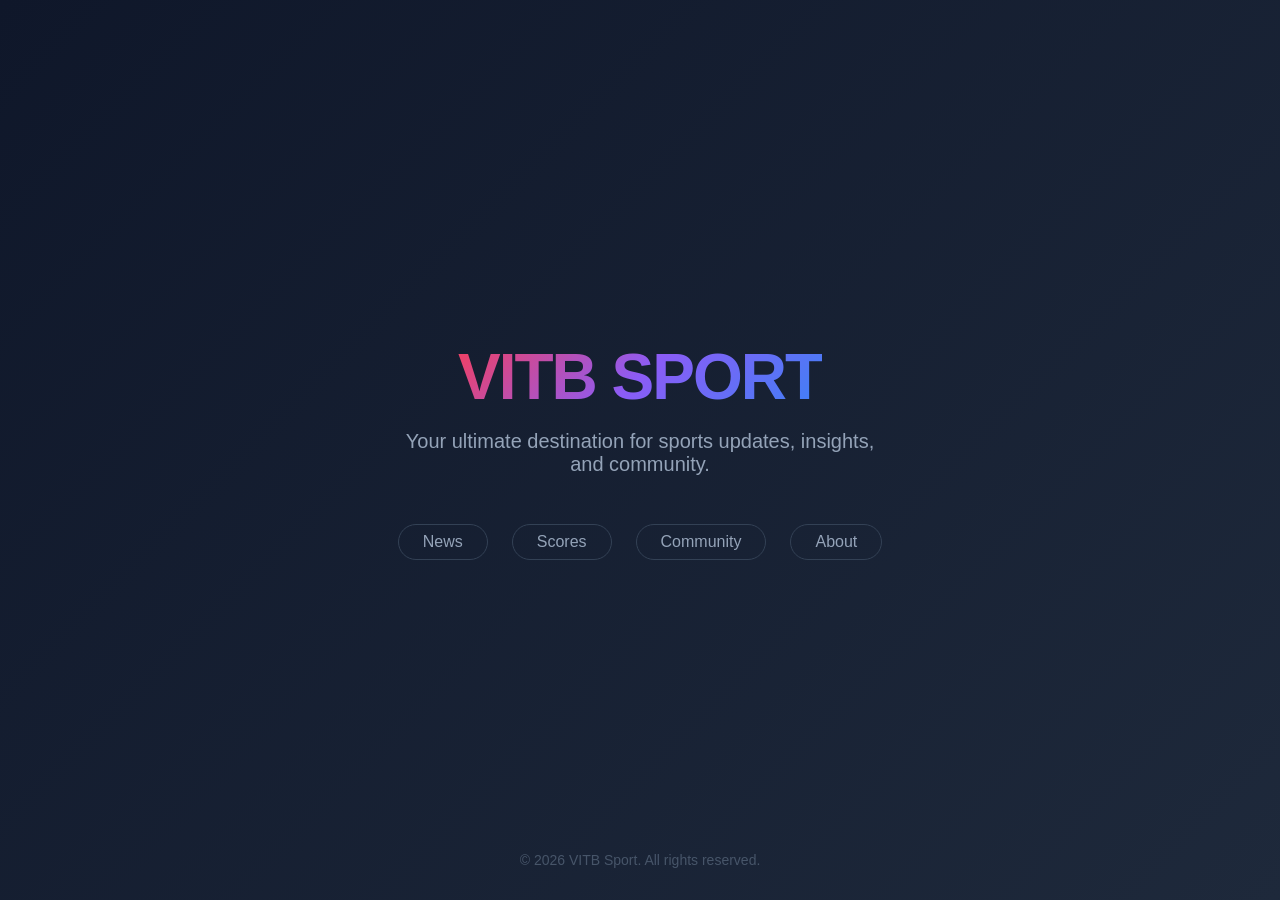
==== index.html @ 86c73f95 "Update favicon: outlined open book on slate squircle" ====
<!DOCTYPE html>
<html lang="zh-CN">
<head>
  <meta charset="UTF-8">
  <meta name="viewport" content="width=device-width, initial-scale=1.0">
  <title>VITB Sport</title>
  <link rel="icon" type="image/svg+xml" href="data:image/svg+xml,<svg xmlns='http://www.w3.org/2000/svg' viewBox='0 0 32 32'><rect width='32' height='32' rx='8' fill='%236b8099'/><path d='M7 9.5 C10 8 13 8 16 10 C19 8 22 8 25 9.5 V22.5 C22 21 19 21 16 23 C13 21 10 21 7 22.5 Z' fill='none' stroke='%23e8eef5' stroke-width='1.6' stroke-linecap='round' stroke-linejoin='round'/><line x1='16' y1='10' x2='16' y2='23' stroke='%23e8eef5' stroke-width='1.6' stroke-linecap='round'/></svg>">
  <style>
    * { margin: 0; padding: 0; box-sizing: border-box; }
    body {
      font-family: -apple-system, BlinkMacSystemFont, "Segoe UI", Roboto, sans-serif;
      background: linear-gradient(135deg, #0f172a, #1e293b);
      color: #f1f5f9;
      min-height: 100vh;
      display: flex;
      flex-direction: column;
      align-items: center;
      justify-content: center;
      text-align: center;
      padding: 2rem;
    }
    .logo {
      font-size: 4rem;
      font-weight: 900;
      letter-spacing: -2px;
      background: linear-gradient(135deg, #f43f5e, #8b5cf6, #3b82f6);
      -webkit-background-clip: text;
      -webkit-text-fill-color: transparent;
      background-clip: text;
    }
    .tagline {
      font-size: 1.25rem;
      color: #94a3b8;
      margin-top: 1rem;
      max-width: 500px;
    }
    .links {
      margin-top: 3rem;
      display: flex;
      gap: 1.5rem;
      flex-wrap: wrap;
      justify-content: center;
    }
    .links a {
      color: #94a3b8;
      text-decoration: none;
      padding: 0.5rem 1.5rem;
      border: 1px solid #334155;
      border-radius: 2rem;
      transition: all 0.3s;
    }
    .links a:hover {
      color: #f1f5f9;
      border-color: #8b5cf6;
      background: rgba(139, 92, 246, 0.1);
    }
    footer {
      position: fixed;
      bottom: 2rem;
      color: #475569;
      font-size: 0.875rem;
    }
  </style>
</head>
<body>
  <h1 class="logo">VITB SPORT</h1>
  <p class="tagline">Your ultimate destination for sports updates, insights, and community.</p>
  <nav class="links">
    <a href="#">News</a>
    <a href="#">Scores</a>
    <a href="#">Community</a>
    <a href="#">About</a>
  </nav>
  <footer>&copy; 2026 VITB Sport. All rights reserved.</footer>
</body>
</html>
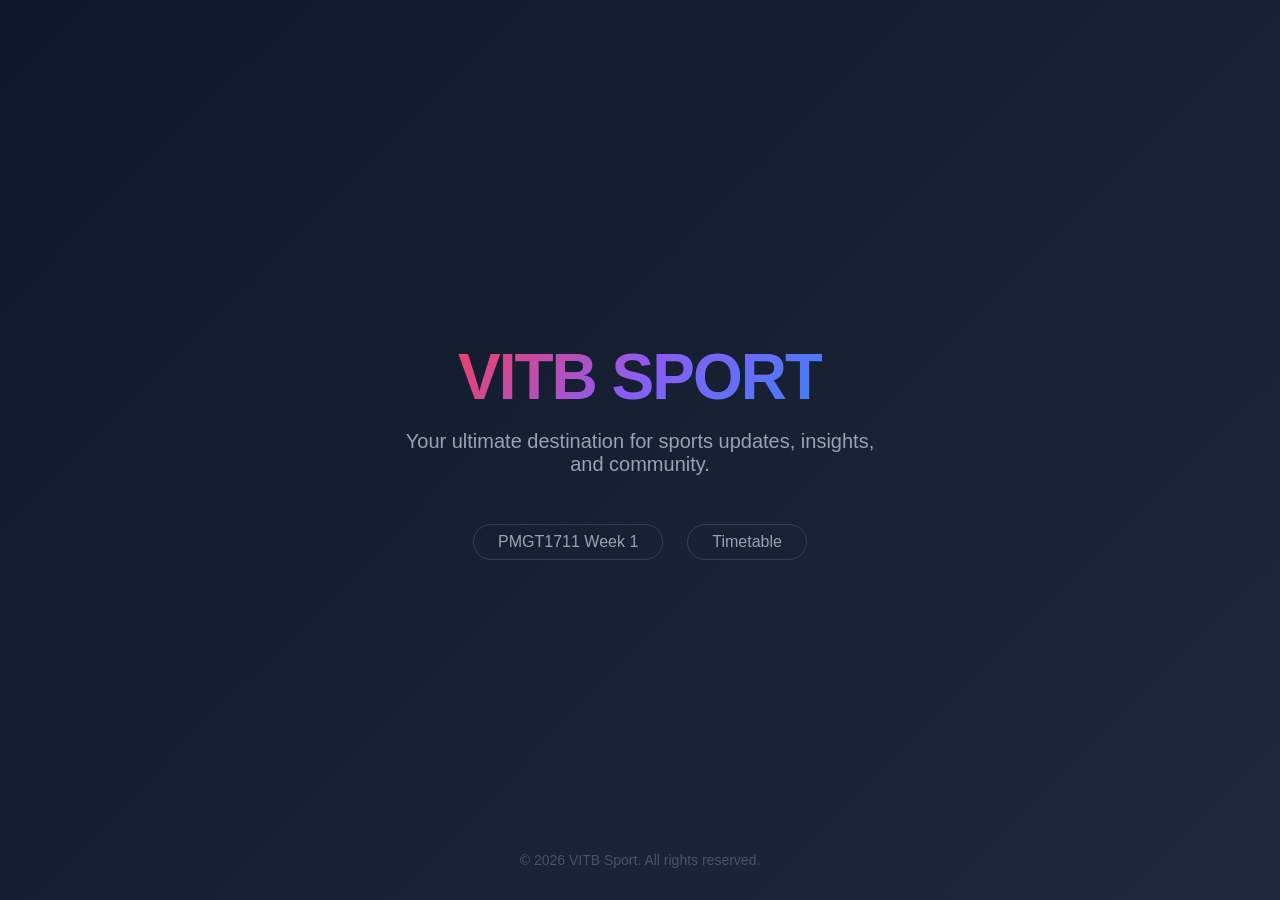
==== commit c4387715: "Add PMGT1711 Week 1 online modules page" ====
--- a/index.html
+++ b/index.html
@@ -4,7 +4,7 @@
   <meta charset="UTF-8">
   <meta name="viewport" content="width=device-width, initial-scale=1.0">
   <title>VITB Sport</title>
-  <link rel="icon" type="image/svg+xml" href="data:image/svg+xml,<svg xmlns='http://www.w3.org/2000/svg' viewBox='0 0 32 32'><rect width='32' height='32' rx='8' fill='%236b8099'/><path d='M7 9.5 C10 8 13 8 16 10 C19 8 22 8 25 9.5 V22.5 C22 21 19 21 16 23 C13 21 10 21 7 22.5 Z' fill='none' stroke='%23e8eef5' stroke-width='1.6' stroke-linecap='round' stroke-linejoin='round'/><line x1='16' y1='10' x2='16' y2='23' stroke='%23e8eef5' stroke-width='1.6' stroke-linecap='round'/></svg>">
+  <link rel="icon" type="image/svg+xml" href="data:image/svg+xml,<svg xmlns='http://www.w3.org/2000/svg' viewBox='0 0 32 32'><rect width='32' height='32' rx='8' fill='%236b8099'/><rect x='9' y='8' width='14' height='16' rx='1.5' fill='none' stroke='%23e8eef5' stroke-width='1.6'/><line x1='12.5' y1='8' x2='12.5' y2='24' stroke='%23e8eef5' stroke-width='1.6' stroke-linecap='round'/></svg>">
   <style>
     * { margin: 0; padding: 0; box-sizing: border-box; }
     body {
@@ -66,10 +66,8 @@
   <h1 class="logo">VITB SPORT</h1>
   <p class="tagline">Your ultimate destination for sports updates, insights, and community.</p>
   <nav class="links">
-    <a href="#">News</a>
-    <a href="#">Scores</a>
-    <a href="#">Community</a>
-    <a href="#">About</a>
+    <a href="pmgt1711-week1.html">PMGT1711 Week 1</a>
+    <a href="timetable.html">Timetable</a>
   </nav>
   <footer>&copy; 2026 VITB Sport. All rights reserved.</footer>
 </body>
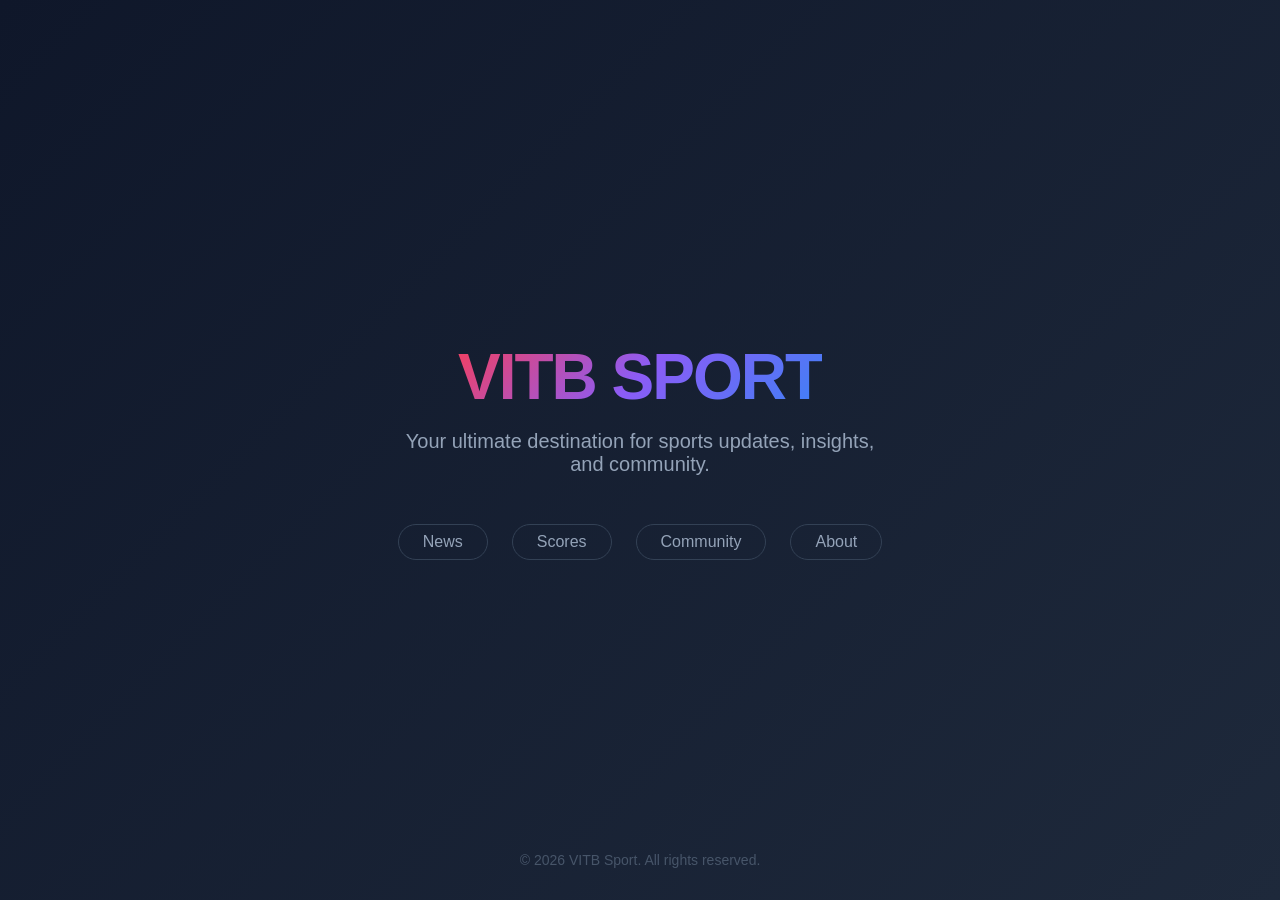
==== commit 26a67f05: "Revert "Add PMGT1711 Week 1 online modules page" This reverts commit c438771546ed8d4525239a0f2c990bd" ====
--- a/index.html
+++ b/index.html
@@ -66,8 +66,10 @@
   <h1 class="logo">VITB SPORT</h1>
   <p class="tagline">Your ultimate destination for sports updates, insights, and community.</p>
   <nav class="links">
-    <a href="pmgt1711-week1.html">PMGT1711 Week 1</a>
-    <a href="timetable.html">Timetable</a>
+    <a href="#">News</a>
+    <a href="#">Scores</a>
+    <a href="#">Community</a>
+    <a href="#">About</a>
   </nav>
   <footer>&copy; 2026 VITB Sport. All rights reserved.</footer>
 </body>
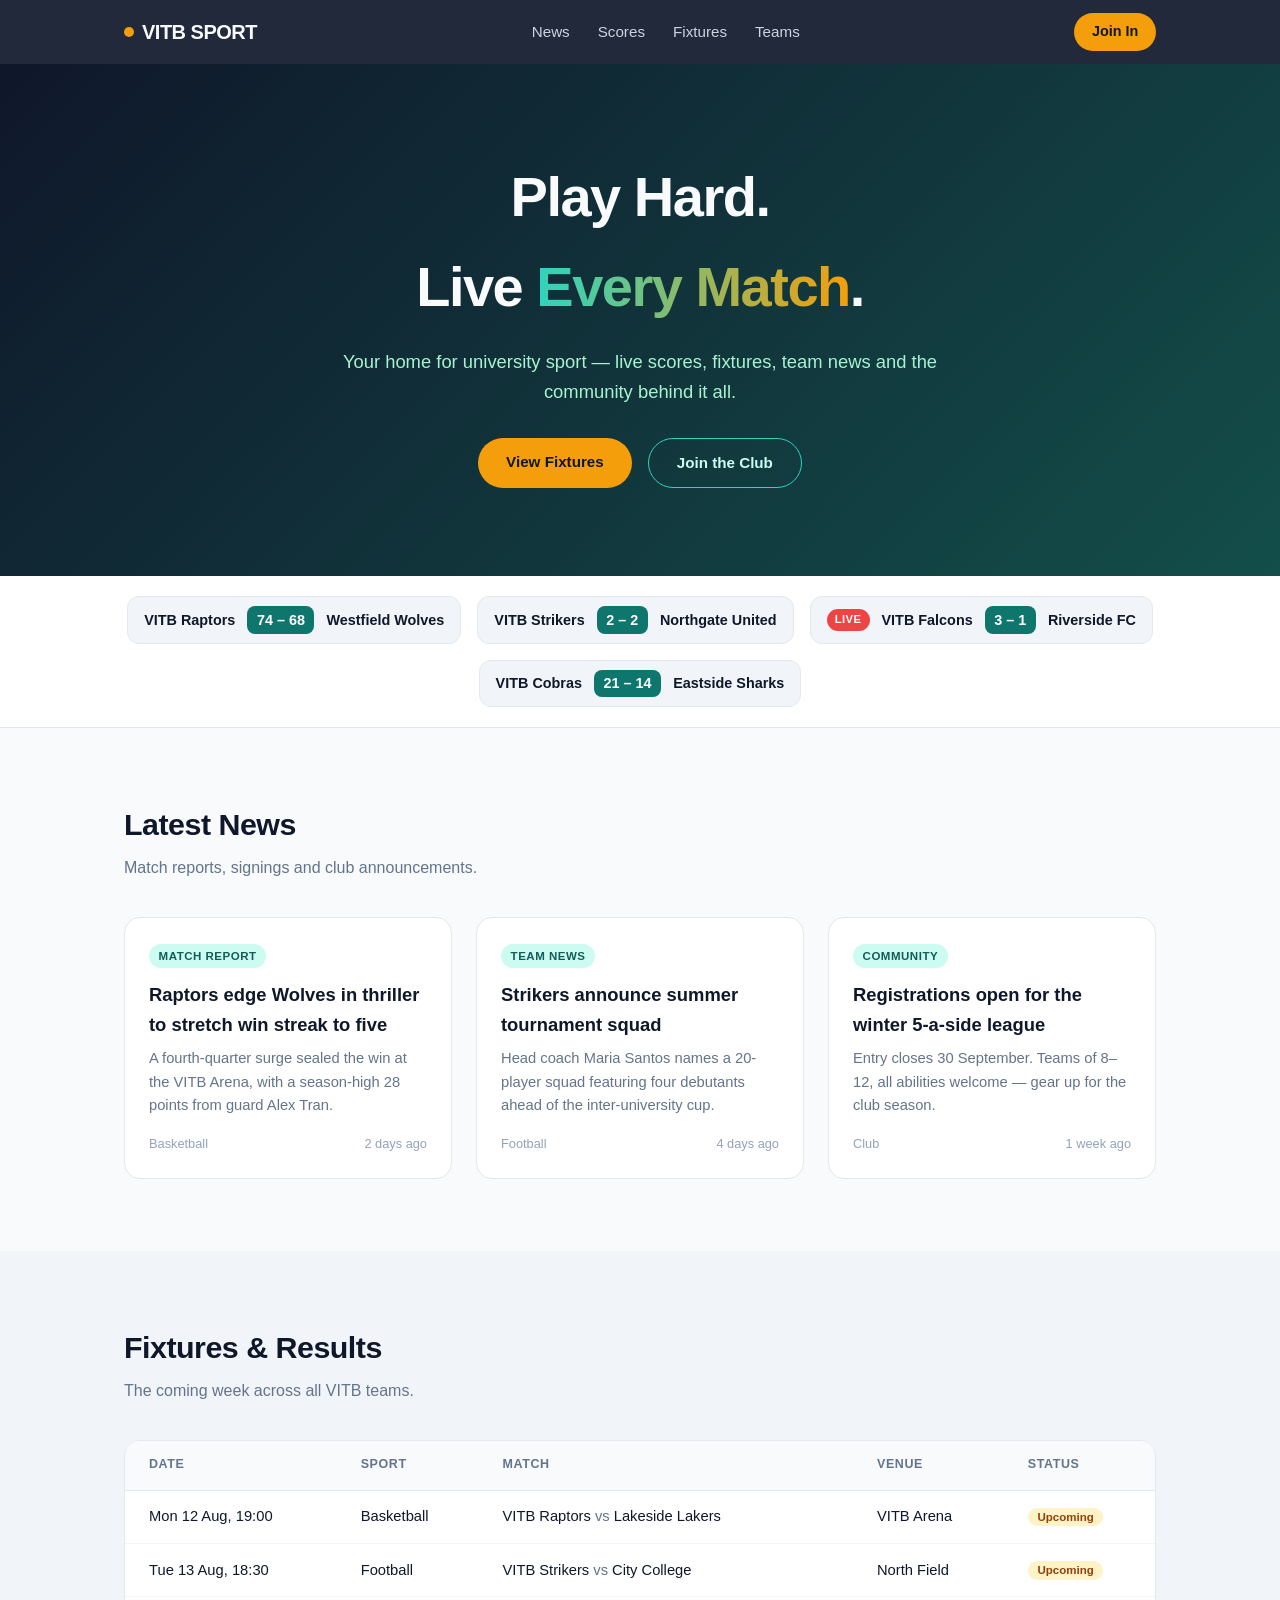
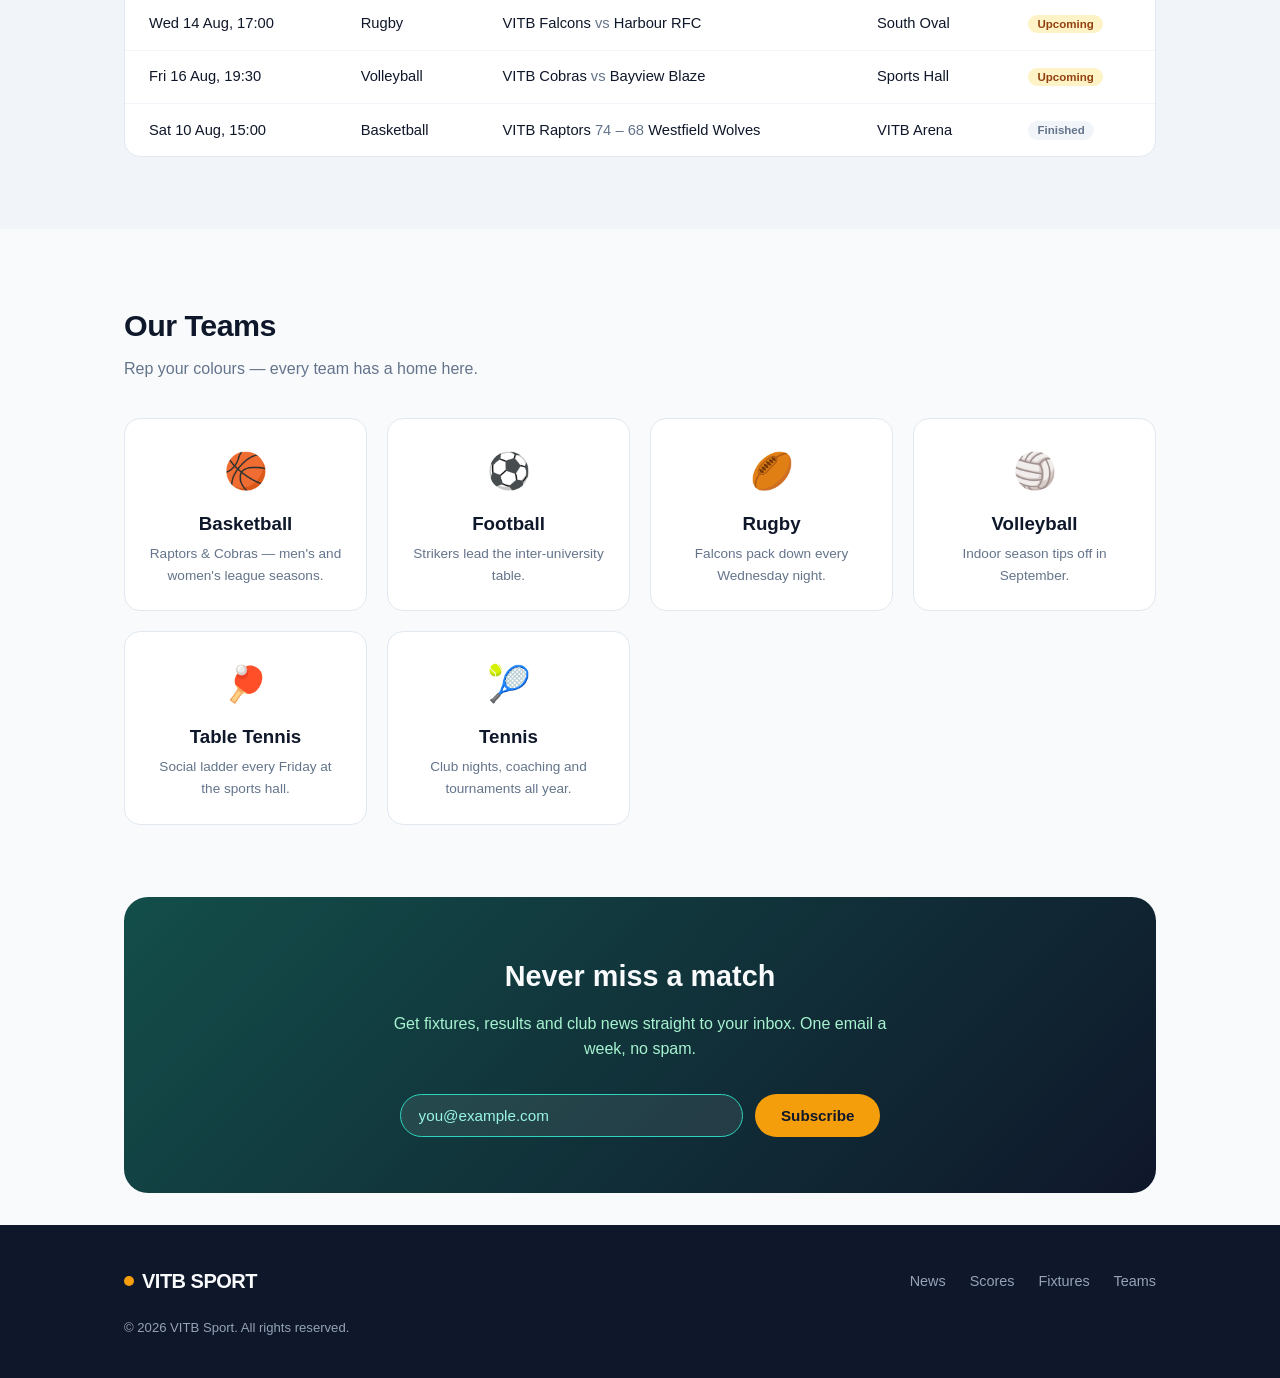
==== commit e745f629: "Rebuild VITB Sport site from scratch" ====
--- a/index.html
+++ b/index.html
@@ -1,76 +1,429 @@
 <!DOCTYPE html>
-<html lang="zh-CN">
+<html lang="en">
 <head>
   <meta charset="UTF-8">
   <meta name="viewport" content="width=device-width, initial-scale=1.0">
-  <title>VITB Sport</title>
-  <link rel="icon" type="image/svg+xml" href="data:image/svg+xml,<svg xmlns='http://www.w3.org/2000/svg' viewBox='0 0 32 32'><rect width='32' height='32' rx='8' fill='%236b8099'/><rect x='9' y='8' width='14' height='16' rx='1.5' fill='none' stroke='%23e8eef5' stroke-width='1.6'/><line x1='12.5' y1='8' x2='12.5' y2='24' stroke='%23e8eef5' stroke-width='1.6' stroke-linecap='round'/></svg>">
+  <title>VITB Sport — Live Scores, News & Community</title>
+  <meta name="description" content="VITB Sport: the home of university sports. Live scores, match news, fixtures, teams and community events.">
+  <link rel="icon" type="image/svg+xml" href="data:image/svg+xml,<svg xmlns='http://www.w3.org/2000/svg' viewBox='0 0 32 32'><rect width='32' height='32' rx='8' fill='%230f766e'/><circle cx='16' cy='16' r='8' fill='none' stroke='%23ccfbf1' stroke-width='2'/><line x1='16' y1='8' x2='16' y2='24' stroke='%23ccfbf1' stroke-width='2'/><line x1='8' y1='16' x2='24' y2='16' stroke='%23ccfbf1' stroke-width='2'/></svg>">
   <style>
+    :root {
+      --bg: #f8fafc;
+      --surface: #ffffff;
+      --ink: #0f172a;
+      --muted: #64748b;
+      --brand: #0f766e;
+      --brand-dark: #115e59;
+      --line: #e2e8f0;
+      --accent: #f59e0b;
+    }
     * { margin: 0; padding: 0; box-sizing: border-box; }
+    html { scroll-behavior: smooth; }
     body {
       font-family: -apple-system, BlinkMacSystemFont, "Segoe UI", Roboto, sans-serif;
-      background: linear-gradient(135deg, #0f172a, #1e293b);
-      color: #f1f5f9;
-      min-height: 100vh;
-      display: flex;
-      flex-direction: column;
-      align-items: center;
-      justify-content: center;
+      background: var(--bg);
+      color: var(--ink);
+      line-height: 1.6;
+    }
+    .container { max-width: 1080px; margin: 0 auto; padding: 0 1.5rem; }
+
+    /* ── nav ── */
+    header {
+      position: sticky; top: 0; z-index: 50;
+      background: rgba(15, 23, 42, 0.92);
+      backdrop-filter: blur(8px);
+      color: #f8fafc;
+    }
+    .nav {
+      display: flex; align-items: center; justify-content: space-between;
+      height: 64px;
+    }
+    .brand {
+      font-size: 1.25rem; font-weight: 800; letter-spacing: -0.5px;
+      display: flex; align-items: center; gap: 0.5rem;
+    }
+    .brand .dot {
+      width: 10px; height: 10px; border-radius: 50%;
+      background: var(--accent); display: inline-block;
+    }
+    .nav-links { display: flex; gap: 1.75rem; list-style: none; }
+    .nav-links a {
+      color: #cbd5e1; text-decoration: none; font-size: 0.95rem;
+      transition: color 0.2s;
+    }
+    .nav-links a:hover { color: #ffffff; }
+    .nav-cta {
+      background: var(--accent); color: #0f172a; font-weight: 700;
+      padding: 0.45rem 1.1rem; border-radius: 999px; text-decoration: none;
+      font-size: 0.9rem;
+    }
+    .nav-cta:hover { background: #fbbf24; }
+
+    /* ── hero ── */
+    .hero {
+      background: linear-gradient(135deg, #0f172a 0%, #134e4a 100%);
+      color: #f8fafc;
+      padding: 5.5rem 0;
       text-align: center;
-      padding: 2rem;
-    }
-    .logo {
-      font-size: 4rem;
-      font-weight: 900;
-      letter-spacing: -2px;
-      background: linear-gradient(135deg, #f43f5e, #8b5cf6, #3b82f6);
-      -webkit-background-clip: text;
+    }
+    .hero h1 {
+      font-size: clamp(2.2rem, 6vw, 3.5rem);
+      font-weight: 900; letter-spacing: -1.5px;
+      margin-bottom: 1rem;
+    }
+    .hero h1 span {
+      background: linear-gradient(90deg, #2dd4bf, #f59e0b);
+      -webkit-background-clip: text; background-clip: text;
       -webkit-text-fill-color: transparent;
-      background-clip: text;
-    }
-    .tagline {
-      font-size: 1.25rem;
-      color: #94a3b8;
-      margin-top: 1rem;
-      max-width: 500px;
-    }
-    .links {
-      margin-top: 3rem;
-      display: flex;
-      gap: 1.5rem;
-      flex-wrap: wrap;
-      justify-content: center;
-    }
-    .links a {
-      color: #94a3b8;
-      text-decoration: none;
-      padding: 0.5rem 1.5rem;
-      border: 1px solid #334155;
-      border-radius: 2rem;
-      transition: all 0.3s;
-    }
-    .links a:hover {
-      color: #f1f5f9;
-      border-color: #8b5cf6;
-      background: rgba(139, 92, 246, 0.1);
-    }
+    }
+    .hero p {
+      max-width: 640px; margin: 0 auto 2rem;
+      color: #a7f3d0; font-size: 1.15rem;
+    }
+    .hero-actions { display: flex; gap: 1rem; justify-content: center; flex-wrap: wrap; }
+    .btn {
+      display: inline-block; padding: 0.75rem 1.75rem; border-radius: 999px;
+      font-weight: 700; text-decoration: none; font-size: 0.95rem;
+      transition: transform 0.15s, box-shadow 0.15s;
+    }
+    .btn:hover { transform: translateY(-2px); }
+    .btn-primary { background: var(--accent); color: #0f172a; }
+    .btn-ghost { border: 1.5px solid #2dd4bf; color: #ccfbf1; }
+    .btn-ghost:hover { background: rgba(45, 212, 191, 0.1); }
+
+    /* ── scoreboard strip ── */
+    .scores {
+      background: var(--surface);
+      border-bottom: 1px solid var(--line);
+      padding: 1.25rem 0;
+      overflow: hidden;
+    }
+    .scores-inner {
+      display: flex; gap: 1rem; flex-wrap: wrap; justify-content: center;
+    }
+    .score-card {
+      display: flex; align-items: center; gap: 0.75rem;
+      background: #f1f5f9; border: 1px solid var(--line);
+      border-radius: 12px; padding: 0.55rem 1rem;
+      font-size: 0.9rem;
+    }
+    .score-card .team { font-weight: 700; }
+    .score-card .result {
+      background: var(--brand); color: #fff;
+      padding: 0.15rem 0.6rem; border-radius: 8px;
+      font-weight: 800; font-variant-numeric: tabular-nums;
+    }
+    .score-card .live {
+      background: #ef4444; color: #fff;
+      padding: 0.15rem 0.5rem; border-radius: 999px;
+      font-size: 0.7rem; font-weight: 800; text-transform: uppercase;
+      letter-spacing: 0.5px; animation: pulse 1.5s infinite;
+    }
+    @keyframes pulse { 50% { opacity: 0.55; } }
+
+    /* ── sections ── */
+    section { padding: 4.5rem 0; }
+    .section-head { margin-bottom: 2.25rem; }
+    .section-head h2 { font-size: 1.9rem; font-weight: 800; letter-spacing: -0.5px; }
+    .section-head .sub { color: var(--muted); margin-top: 0.4rem; }
+
+    /* news grid */
+    .news-grid {
+      display: grid; gap: 1.5rem;
+      grid-template-columns: repeat(auto-fit, minmax(300px, 1fr));
+    }
+    .news-card {
+      background: var(--surface); border: 1px solid var(--line);
+      border-radius: 16px; padding: 1.5rem;
+      transition: box-shadow 0.2s, transform 0.2s;
+    }
+    .news-card:hover { box-shadow: 0 10px 30px rgba(15, 23, 42, 0.08); transform: translateY(-3px); }
+    .news-card .tag {
+      display: inline-block; font-size: 0.72rem; font-weight: 800;
+      color: var(--brand-dark); background: #ccfbf1;
+      padding: 0.2rem 0.6rem; border-radius: 999px;
+      text-transform: uppercase; letter-spacing: 0.5px; margin-bottom: 0.75rem;
+    }
+    .news-card h3 { font-size: 1.15rem; margin-bottom: 0.5rem; }
+    .news-card p { color: var(--muted); font-size: 0.92rem; }
+    .news-card .meta {
+      margin-top: 1rem; font-size: 0.8rem; color: #94a3b8;
+      display: flex; justify-content: space-between;
+    }
+
+    /* fixtures table */
+    .fixtures {
+      background: var(--surface); border: 1px solid var(--line);
+      border-radius: 16px; overflow: hidden;
+    }
+    table { width: 100%; border-collapse: collapse; }
+    th, td { text-align: left; padding: 0.9rem 1.5rem; font-size: 0.92rem; }
+    th {
+      background: #f8fafc; color: var(--muted);
+      font-size: 0.78rem; text-transform: uppercase; letter-spacing: 0.6px;
+      border-bottom: 1px solid var(--line);
+    }
+    td { border-bottom: 1px solid #f1f5f9; }
+    tr:last-child td { border-bottom: none; }
+    td .vs { color: var(--muted); }
+    .badge {
+      font-size: 0.72rem; font-weight: 800; padding: 0.2rem 0.6rem;
+      border-radius: 999px;
+    }
+    .badge-finished { background: #f1f5f9; color: var(--muted); }
+    .badge-upcoming { background: #fef3c7; color: #92400e; }
+    .badge-live { background: #fee2e2; color: #b91c1c; }
+
+    /* teams */
+    .team-grid {
+      display: grid; gap: 1.25rem;
+      grid-template-columns: repeat(auto-fit, minmax(240px, 1fr));
+    }
+    .team-card {
+      background: var(--surface); border: 1px solid var(--line);
+      border-radius: 16px; padding: 1.5rem; text-align: center;
+    }
+    .team-card .emoji { font-size: 2.2rem; }
+    .team-card h3 { margin: 0.6rem 0 0.25rem; }
+    .team-card p { color: var(--muted); font-size: 0.85rem; }
+
+    /* newsletter / community */
+    .community {
+      background: linear-gradient(135deg, #134e4a, #0f172a);
+      color: #f8fafc; border-radius: 24px;
+      padding: 3.5rem 2rem; text-align: center;
+    }
+    .community h2 { font-size: 1.8rem; margin-bottom: 0.75rem; }
+    .community p { color: #a7f3d0; max-width: 520px; margin: 0 auto 2rem; }
+    .form {
+      display: flex; gap: 0.75rem; justify-content: center;
+      flex-wrap: wrap; max-width: 480px; margin: 0 auto;
+    }
+    .form input {
+      flex: 1; min-width: 220px; padding: 0.75rem 1.1rem;
+      border-radius: 999px; border: 1px solid #2dd4bf;
+      background: rgba(255,255,255,0.08); color: #fff; font-size: 0.95rem;
+      outline: none;
+    }
+    .form input::placeholder { color: #99f6e4; }
+    .form button {
+      padding: 0.75rem 1.6rem; border-radius: 999px;
+      background: var(--accent); color: #0f172a; font-weight: 800;
+      border: none; cursor: pointer; font-size: 0.95rem;
+    }
+
+    /* footer */
     footer {
-      position: fixed;
-      bottom: 2rem;
-      color: #475569;
-      font-size: 0.875rem;
+      background: #0f172a; color: #94a3b8;
+      padding: 2.5rem 0; margin-top: 2rem;
+    }
+    .footer-inner {
+      display: flex; justify-content: space-between; align-items: center;
+      gap: 1rem; flex-wrap: wrap;
+    }
+    footer .brand { color: #f8fafc; }
+    .footer-links { display: flex; gap: 1.5rem; list-style: none; }
+    .footer-links a { color: #94a3b8; text-decoration: none; font-size: 0.9rem; }
+    .footer-links a:hover { color: #f8fafc; }
+    .copyright { font-size: 0.82rem; margin-top: 1.25rem; }
+
+    @media (max-width: 640px) {
+      .nav-links { display: none; }
+      section { padding: 3rem 0; }
+      th, td { padding: 0.7rem 0.9rem; }
     }
   </style>
 </head>
 <body>
-  <h1 class="logo">VITB SPORT</h1>
-  <p class="tagline">Your ultimate destination for sports updates, insights, and community.</p>
-  <nav class="links">
-    <a href="#">News</a>
-    <a href="#">Scores</a>
-    <a href="#">Community</a>
-    <a href="#">About</a>
-  </nav>
-  <footer>&copy; 2026 VITB Sport. All rights reserved.</footer>
+
+<header>
+  <div class="container nav">
+    <div class="brand"><span class="dot"></span>VITB SPORT</div>
+    <ul class="nav-links">
+      <li><a href="#news">News</a></li>
+      <li><a href="#scores">Scores</a></li>
+      <li><a href="#fixtures">Fixtures</a></li>
+      <li><a href="#teams">Teams</a></li>
+    </ul>
+    <a class="nav-cta" href="#community">Join In</a>
+  </div>
+</header>
+
+<section class="hero">
+  <div class="container">
+    <h1>Play Hard.<br>Live <span>Every Match</span>.</h1>
+    <p>Your home for university sport — live scores, fixtures, team news and the community behind it all.</p>
+    <div class="hero-actions">
+      <a class="btn btn-primary" href="#fixtures">View Fixtures</a>
+      <a class="btn btn-ghost" href="#community">Join the Club</a>
+    </div>
+  </div>
+</section>
+
+<section class="scores" id="scores">
+  <div class="container scores-inner">
+    <div class="score-card">
+      <span class="team">VITB Raptors</span>
+      <span class="result">74 – 68</span>
+      <span class="team">Westfield Wolves</span>
+    </div>
+    <div class="score-card">
+      <span class="team">VITB Strikers</span>
+      <span class="result">2 – 2</span>
+      <span class="team">Northgate United</span>
+    </div>
+    <div class="score-card">
+      <span class="live">Live</span>
+      <span class="team">VITB Falcons</span>
+      <span class="result">3 – 1</span>
+      <span class="team">Riverside FC</span>
+    </div>
+    <div class="score-card">
+      <span class="team">VITB Cobras</span>
+      <span class="result">21 – 14</span>
+      <span class="team">Eastside Sharks</span>
+    </div>
+  </div>
+</section>
+
+<section id="news">
+  <div class="container">
+    <div class="section-head">
+      <h2>Latest News</h2>
+      <p class="sub">Match reports, signings and club announcements.</p>
+    </div>
+    <div class="news-grid">
+      <article class="news-card">
+        <span class="tag">Match Report</span>
+        <h3>Raptors edge Wolves in thriller to stretch win streak to five</h3>
+        <p>A fourth-quarter surge sealed the win at the VITB Arena, with a season-high 28 points from guard Alex Tran.</p>
+        <div class="meta"><span>Basketball</span><time>2 days ago</time></div>
+      </article>
+      <article class="news-card">
+        <span class="tag">Team News</span>
+        <h3>Strikers announce summer tournament squad</h3>
+        <p>Head coach Maria Santos names a 20-player squad featuring four debutants ahead of the inter-university cup.</p>
+        <div class="meta"><span>Football</span><time>4 days ago</time></div>
+      </article>
+      <article class="news-card">
+        <span class="tag">Community</span>
+        <h3>Registrations open for the winter 5-a-side league</h3>
+        <p>Entry closes 30 September. Teams of 8–12, all abilities welcome — gear up for the club season.</p>
+        <div class="meta"><span>Club</span><time>1 week ago</time></div>
+      </article>
+    </div>
+  </div>
+</section>
+
+<section id="fixtures" style="background:#f1f5f9;">
+  <div class="container">
+    <div class="section-head">
+      <h2>Fixtures &amp; Results</h2>
+      <p class="sub">The coming week across all VITB teams.</p>
+    </div>
+    <div class="fixtures">
+      <table>
+        <thead>
+          <tr><th>Date</th><th>Sport</th><th>Match</th><th>Venue</th><th>Status</th></tr>
+        </thead>
+        <tbody>
+          <tr>
+            <td>Mon 12 Aug, 19:00</td><td>Basketball</td>
+            <td>VITB Raptors <span class="vs">vs</span> Lakeside Lakers</td>
+            <td>VITB Arena</td><td><span class="badge badge-upcoming">Upcoming</span></td>
+          </tr>
+          <tr>
+            <td>Tue 13 Aug, 18:30</td><td>Football</td>
+            <td>VITB Strikers <span class="vs">vs</span> City College</td>
+            <td>North Field</td><td><span class="badge badge-upcoming">Upcoming</span></td>
+          </tr>
+          <tr>
+            <td>Wed 14 Aug, 17:00</td><td>Rugby</td>
+            <td>VITB Falcons <span class="vs">vs</span> Harbour RFC</td>
+            <td>South Oval</td><td><span class="badge badge-upcoming">Upcoming</span></td>
+          </tr>
+          <tr>
+            <td>Fri 16 Aug, 19:30</td><td>Volleyball</td>
+            <td>VITB Cobras <span class="vs">vs</span> Bayview Blaze</td>
+            <td>Sports Hall</td><td><span class="badge badge-upcoming">Upcoming</span></td>
+          </tr>
+          <tr>
+            <td>Sat 10 Aug, 15:00</td><td>Basketball</td>
+            <td>VITB Raptors <span class="vs">74 – 68</span> Westfield Wolves</td>
+            <td>VITB Arena</td><td><span class="badge badge-finished">Finished</span></td>
+          </tr>
+        </tbody>
+      </table>
+    </div>
+  </div>
+</section>
+
+<section id="teams">
+  <div class="container">
+    <div class="section-head">
+      <h2>Our Teams</h2>
+      <p class="sub">Rep your colours — every team has a home here.</p>
+    </div>
+    <div class="team-grid">
+      <div class="team-card">
+        <div class="emoji">🏀</div>
+        <h3>Basketball</h3>
+        <p>Raptors &amp; Cobras — men's and women's league seasons.</p>
+      </div>
+      <div class="team-card">
+        <div class="emoji">⚽</div>
+        <h3>Football</h3>
+        <p>Strikers lead the inter-university table.</p>
+      </div>
+      <div class="team-card">
+        <div class="emoji">🏉</div>
+        <h3>Rugby</h3>
+        <p>Falcons pack down every Wednesday night.</p>
+      </div>
+      <div class="team-card">
+        <div class="emoji">🏐</div>
+        <h3>Volleyball</h3>
+        <p>Indoor season tips off in September.</p>
+      </div>
+      <div class="team-card">
+        <div class="emoji">🏓</div>
+        <h3>Table Tennis</h3>
+        <p>Social ladder every Friday at the sports hall.</p>
+      </div>
+      <div class="team-card">
+        <div class="emoji">🎾</div>
+        <h3>Tennis</h3>
+        <p>Club nights, coaching and tournaments all year.</p>
+      </div>
+    </div>
+  </div>
+</section>
+
+<section id="community" class="container">
+  <div class="community">
+    <h2>Never miss a match</h2>
+    <p>Get fixtures, results and club news straight to your inbox. One email a week, no spam.</p>
+    <form class="form" onsubmit="event.preventDefault(); alert('Thanks! You are on the list. (Demo form)');">
+      <input type="email" placeholder="you@example.com" required>
+      <button type="submit">Subscribe</button>
+    </form>
+  </div>
+</section>
+
+<footer>
+  <div class="container">
+    <div class="footer-inner">
+      <div class="brand"><span class="dot"></span>VITB SPORT</div>
+      <ul class="footer-links">
+        <li><a href="#news">News</a></li>
+        <li><a href="#scores">Scores</a></li>
+        <li><a href="#fixtures">Fixtures</a></li>
+        <li><a href="#teams">Teams</a></li>
+      </ul>
+    </div>
+    <p class="copyright">© 2026 VITB Sport. All rights reserved.</p>
+  </div>
+</footer>
+
 </body>
 </html>
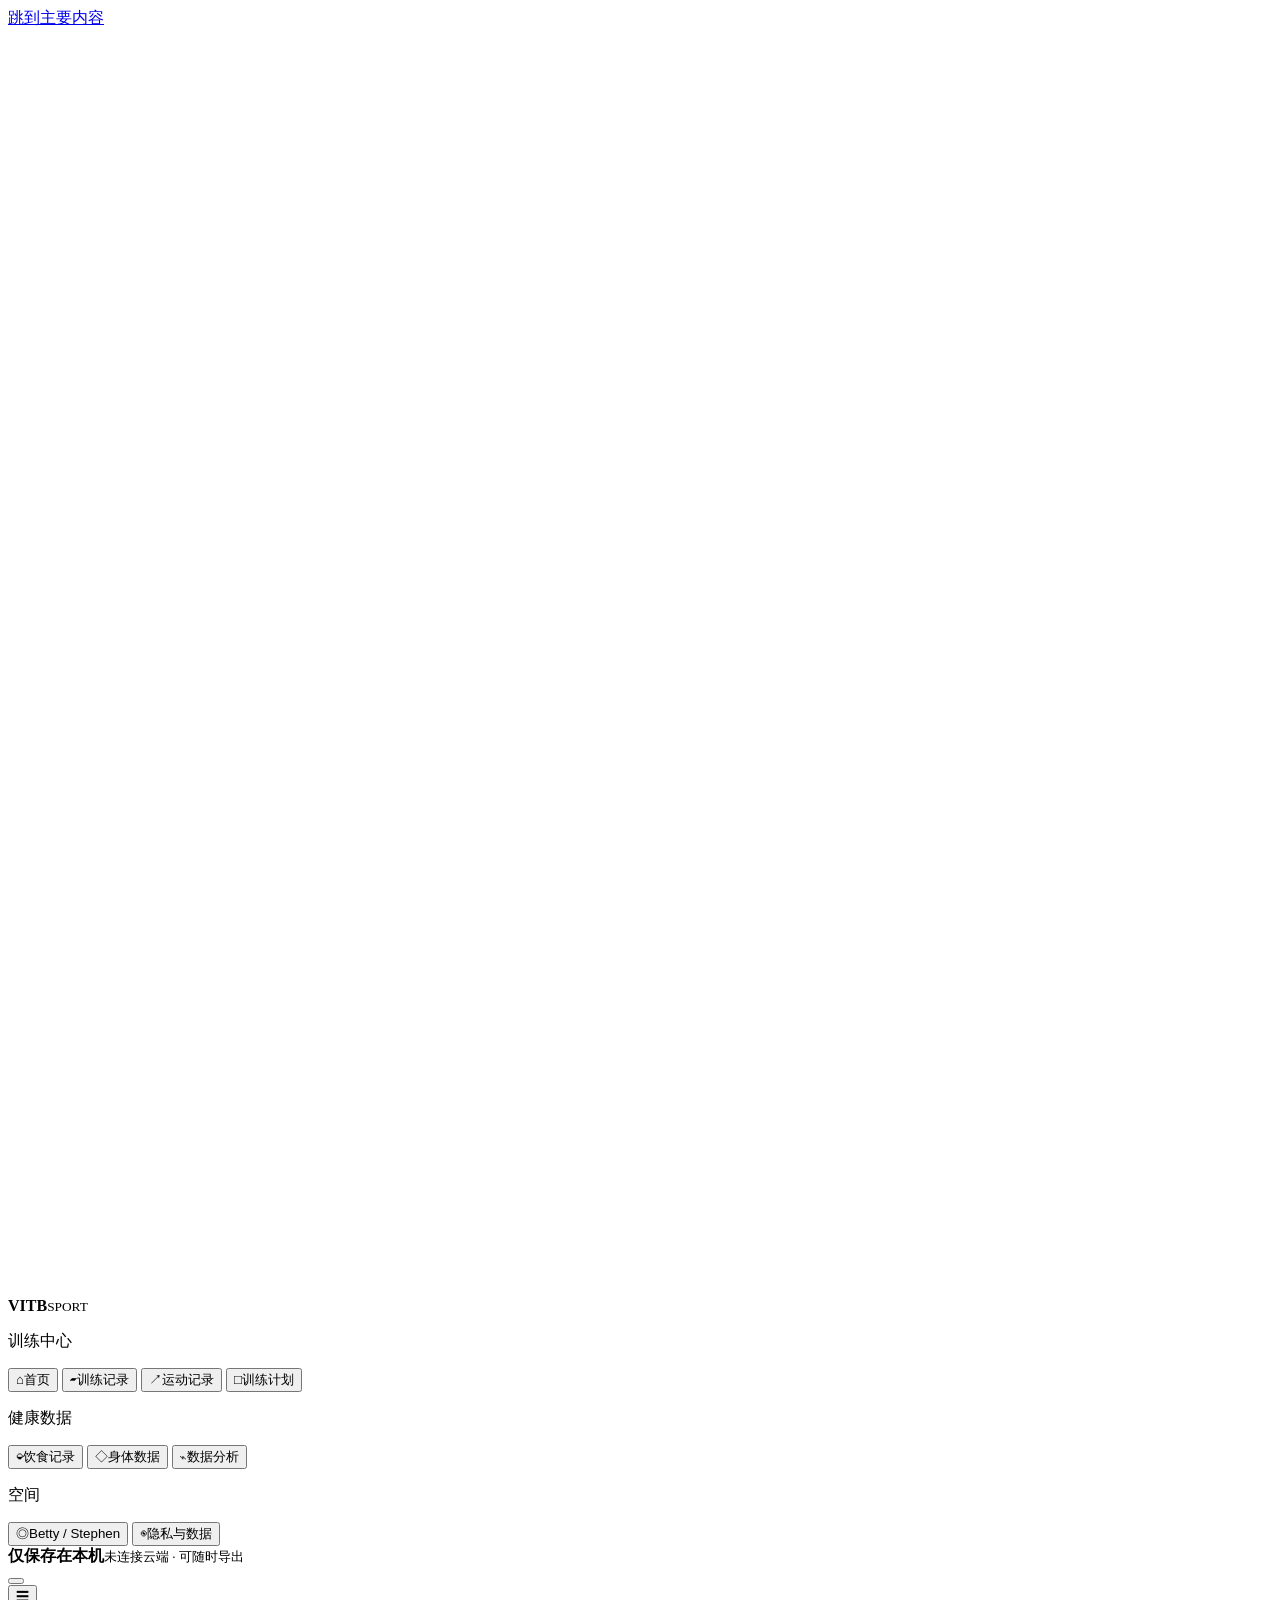
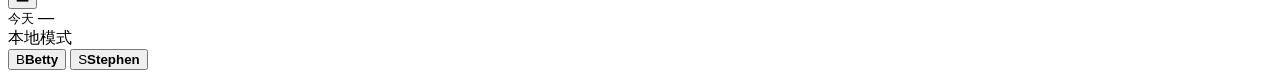
==== commit e1f73da4: "feat: add VITB Sport application shell" ====
--- a/index.html
+++ b/index.html
@@ -1,429 +1,110 @@
-<!DOCTYPE html>
-<html lang="en">
+<!doctype html>
+<html lang="zh-CN">
 <head>
-  <meta charset="UTF-8">
-  <meta name="viewport" content="width=device-width, initial-scale=1.0">
-  <title>VITB Sport — Live Scores, News & Community</title>
-  <meta name="description" content="VITB Sport: the home of university sports. Live scores, match news, fixtures, teams and community events.">
-  <link rel="icon" type="image/svg+xml" href="data:image/svg+xml,<svg xmlns='http://www.w3.org/2000/svg' viewBox='0 0 32 32'><rect width='32' height='32' rx='8' fill='%230f766e'/><circle cx='16' cy='16' r='8' fill='none' stroke='%23ccfbf1' stroke-width='2'/><line x1='16' y1='8' x2='16' y2='24' stroke='%23ccfbf1' stroke-width='2'/><line x1='8' y1='16' x2='24' y2='16' stroke='%23ccfbf1' stroke-width='2'/></svg>">
-  <style>
-    :root {
-      --bg: #f8fafc;
-      --surface: #ffffff;
-      --ink: #0f172a;
-      --muted: #64748b;
-      --brand: #0f766e;
-      --brand-dark: #115e59;
-      --line: #e2e8f0;
-      --accent: #f59e0b;
-    }
-    * { margin: 0; padding: 0; box-sizing: border-box; }
-    html { scroll-behavior: smooth; }
-    body {
-      font-family: -apple-system, BlinkMacSystemFont, "Segoe UI", Roboto, sans-serif;
-      background: var(--bg);
-      color: var(--ink);
-      line-height: 1.6;
-    }
-    .container { max-width: 1080px; margin: 0 auto; padding: 0 1.5rem; }
-
-    /* ── nav ── */
-    header {
-      position: sticky; top: 0; z-index: 50;
-      background: rgba(15, 23, 42, 0.92);
-      backdrop-filter: blur(8px);
-      color: #f8fafc;
-    }
-    .nav {
-      display: flex; align-items: center; justify-content: space-between;
-      height: 64px;
-    }
-    .brand {
-      font-size: 1.25rem; font-weight: 800; letter-spacing: -0.5px;
-      display: flex; align-items: center; gap: 0.5rem;
-    }
-    .brand .dot {
-      width: 10px; height: 10px; border-radius: 50%;
-      background: var(--accent); display: inline-block;
-    }
-    .nav-links { display: flex; gap: 1.75rem; list-style: none; }
-    .nav-links a {
-      color: #cbd5e1; text-decoration: none; font-size: 0.95rem;
-      transition: color 0.2s;
-    }
-    .nav-links a:hover { color: #ffffff; }
-    .nav-cta {
-      background: var(--accent); color: #0f172a; font-weight: 700;
-      padding: 0.45rem 1.1rem; border-radius: 999px; text-decoration: none;
-      font-size: 0.9rem;
-    }
-    .nav-cta:hover { background: #fbbf24; }
-
-    /* ── hero ── */
-    .hero {
-      background: linear-gradient(135deg, #0f172a 0%, #134e4a 100%);
-      color: #f8fafc;
-      padding: 5.5rem 0;
-      text-align: center;
-    }
-    .hero h1 {
-      font-size: clamp(2.2rem, 6vw, 3.5rem);
-      font-weight: 900; letter-spacing: -1.5px;
-      margin-bottom: 1rem;
-    }
-    .hero h1 span {
-      background: linear-gradient(90deg, #2dd4bf, #f59e0b);
-      -webkit-background-clip: text; background-clip: text;
-      -webkit-text-fill-color: transparent;
-    }
-    .hero p {
-      max-width: 640px; margin: 0 auto 2rem;
-      color: #a7f3d0; font-size: 1.15rem;
-    }
-    .hero-actions { display: flex; gap: 1rem; justify-content: center; flex-wrap: wrap; }
-    .btn {
-      display: inline-block; padding: 0.75rem 1.75rem; border-radius: 999px;
-      font-weight: 700; text-decoration: none; font-size: 0.95rem;
-      transition: transform 0.15s, box-shadow 0.15s;
-    }
-    .btn:hover { transform: translateY(-2px); }
-    .btn-primary { background: var(--accent); color: #0f172a; }
-    .btn-ghost { border: 1.5px solid #2dd4bf; color: #ccfbf1; }
-    .btn-ghost:hover { background: rgba(45, 212, 191, 0.1); }
-
-    /* ── scoreboard strip ── */
-    .scores {
-      background: var(--surface);
-      border-bottom: 1px solid var(--line);
-      padding: 1.25rem 0;
-      overflow: hidden;
-    }
-    .scores-inner {
-      display: flex; gap: 1rem; flex-wrap: wrap; justify-content: center;
-    }
-    .score-card {
-      display: flex; align-items: center; gap: 0.75rem;
-      background: #f1f5f9; border: 1px solid var(--line);
-      border-radius: 12px; padding: 0.55rem 1rem;
-      font-size: 0.9rem;
-    }
-    .score-card .team { font-weight: 700; }
-    .score-card .result {
-      background: var(--brand); color: #fff;
-      padding: 0.15rem 0.6rem; border-radius: 8px;
-      font-weight: 800; font-variant-numeric: tabular-nums;
-    }
-    .score-card .live {
-      background: #ef4444; color: #fff;
-      padding: 0.15rem 0.5rem; border-radius: 999px;
-      font-size: 0.7rem; font-weight: 800; text-transform: uppercase;
-      letter-spacing: 0.5px; animation: pulse 1.5s infinite;
-    }
-    @keyframes pulse { 50% { opacity: 0.55; } }
-
-    /* ── sections ── */
-    section { padding: 4.5rem 0; }
-    .section-head { margin-bottom: 2.25rem; }
-    .section-head h2 { font-size: 1.9rem; font-weight: 800; letter-spacing: -0.5px; }
-    .section-head .sub { color: var(--muted); margin-top: 0.4rem; }
-
-    /* news grid */
-    .news-grid {
-      display: grid; gap: 1.5rem;
-      grid-template-columns: repeat(auto-fit, minmax(300px, 1fr));
-    }
-    .news-card {
-      background: var(--surface); border: 1px solid var(--line);
-      border-radius: 16px; padding: 1.5rem;
-      transition: box-shadow 0.2s, transform 0.2s;
-    }
-    .news-card:hover { box-shadow: 0 10px 30px rgba(15, 23, 42, 0.08); transform: translateY(-3px); }
-    .news-card .tag {
-      display: inline-block; font-size: 0.72rem; font-weight: 800;
-      color: var(--brand-dark); background: #ccfbf1;
-      padding: 0.2rem 0.6rem; border-radius: 999px;
-      text-transform: uppercase; letter-spacing: 0.5px; margin-bottom: 0.75rem;
-    }
-    .news-card h3 { font-size: 1.15rem; margin-bottom: 0.5rem; }
-    .news-card p { color: var(--muted); font-size: 0.92rem; }
-    .news-card .meta {
-      margin-top: 1rem; font-size: 0.8rem; color: #94a3b8;
-      display: flex; justify-content: space-between;
-    }
-
-    /* fixtures table */
-    .fixtures {
-      background: var(--surface); border: 1px solid var(--line);
-      border-radius: 16px; overflow: hidden;
-    }
-    table { width: 100%; border-collapse: collapse; }
-    th, td { text-align: left; padding: 0.9rem 1.5rem; font-size: 0.92rem; }
-    th {
-      background: #f8fafc; color: var(--muted);
-      font-size: 0.78rem; text-transform: uppercase; letter-spacing: 0.6px;
-      border-bottom: 1px solid var(--line);
-    }
-    td { border-bottom: 1px solid #f1f5f9; }
-    tr:last-child td { border-bottom: none; }
-    td .vs { color: var(--muted); }
-    .badge {
-      font-size: 0.72rem; font-weight: 800; padding: 0.2rem 0.6rem;
-      border-radius: 999px;
-    }
-    .badge-finished { background: #f1f5f9; color: var(--muted); }
-    .badge-upcoming { background: #fef3c7; color: #92400e; }
-    .badge-live { background: #fee2e2; color: #b91c1c; }
-
-    /* teams */
-    .team-grid {
-      display: grid; gap: 1.25rem;
-      grid-template-columns: repeat(auto-fit, minmax(240px, 1fr));
-    }
-    .team-card {
-      background: var(--surface); border: 1px solid var(--line);
-      border-radius: 16px; padding: 1.5rem; text-align: center;
-    }
-    .team-card .emoji { font-size: 2.2rem; }
-    .team-card h3 { margin: 0.6rem 0 0.25rem; }
-    .team-card p { color: var(--muted); font-size: 0.85rem; }
-
-    /* newsletter / community */
-    .community {
-      background: linear-gradient(135deg, #134e4a, #0f172a);
-      color: #f8fafc; border-radius: 24px;
-      padding: 3.5rem 2rem; text-align: center;
-    }
-    .community h2 { font-size: 1.8rem; margin-bottom: 0.75rem; }
-    .community p { color: #a7f3d0; max-width: 520px; margin: 0 auto 2rem; }
-    .form {
-      display: flex; gap: 0.75rem; justify-content: center;
-      flex-wrap: wrap; max-width: 480px; margin: 0 auto;
-    }
-    .form input {
-      flex: 1; min-width: 220px; padding: 0.75rem 1.1rem;
-      border-radius: 999px; border: 1px solid #2dd4bf;
-      background: rgba(255,255,255,0.08); color: #fff; font-size: 0.95rem;
-      outline: none;
-    }
-    .form input::placeholder { color: #99f6e4; }
-    .form button {
-      padding: 0.75rem 1.6rem; border-radius: 999px;
-      background: var(--accent); color: #0f172a; font-weight: 800;
-      border: none; cursor: pointer; font-size: 0.95rem;
-    }
-
-    /* footer */
-    footer {
-      background: #0f172a; color: #94a3b8;
-      padding: 2.5rem 0; margin-top: 2rem;
-    }
-    .footer-inner {
-      display: flex; justify-content: space-between; align-items: center;
-      gap: 1rem; flex-wrap: wrap;
-    }
-    footer .brand { color: #f8fafc; }
-    .footer-links { display: flex; gap: 1.5rem; list-style: none; }
-    .footer-links a { color: #94a3b8; text-decoration: none; font-size: 0.9rem; }
-    .footer-links a:hover { color: #f8fafc; }
-    .copyright { font-size: 0.82rem; margin-top: 1.25rem; }
-
-    @media (max-width: 640px) {
-      .nav-links { display: none; }
-      section { padding: 3rem 0; }
-      th, td { padding: 0.7rem 0.9rem; }
-    }
-  </style>
+  <meta charset="utf-8">
+  <meta name="viewport" content="width=device-width, initial-scale=1, viewport-fit=cover">
+  <meta name="theme-color" content="#101714">
+  <meta name="description" content="VITB Sport — 简洁、私密的训练、运动、饮食与身体数据记录工具。">
+  <title>VITB Sport · 训练与运动记录</title>
+  <link rel="icon" type="image/svg+xml" href="data:image/svg+xml,%3Csvg xmlns='http://www.w3.org/2000/svg' viewBox='0 0 64 64'%3E%3Crect width='64' height='64' rx='18' fill='%23101714'/%3E%3Cpath d='M18 38V26m7 17V21m14 22V21m7 17V26M13 32h38' stroke='%23b7f36b' stroke-width='5' stroke-linecap='round'/%3E%3C/svg%3E">
+  <link rel="stylesheet" href="styles.css">
+  <script src="app.js" defer></script>
 </head>
 <body>
+  <a class="skip-link" href="#main-content">跳到主要内容</a>
 
-<header>
-  <div class="container nav">
-    <div class="brand"><span class="dot"></span>VITB SPORT</div>
-    <ul class="nav-links">
-      <li><a href="#news">News</a></li>
-      <li><a href="#scores">Scores</a></li>
-      <li><a href="#fixtures">Fixtures</a></li>
-      <li><a href="#teams">Teams</a></li>
-    </ul>
-    <a class="nav-cta" href="#community">Join In</a>
-  </div>
-</header>
+  <div class="app-shell">
+    <aside class="sidebar" id="sidebar" aria-label="主要导航">
+      <div class="brand">
+        <span class="brand-mark" aria-hidden="true">
+          <svg viewBox="0 0 32 32"><path d="M7 19v-6m4 9V10m10 12V10m4 9v-6M4 16h24"/></svg>
+        </span>
+        <span><strong>VITB</strong><small>SPORT</small></span>
+      </div>
 
-<section class="hero">
-  <div class="container">
-    <h1>Play Hard.<br>Live <span>Every Match</span>.</h1>
-    <p>Your home for university sport — live scores, fixtures, team news and the community behind it all.</p>
-    <div class="hero-actions">
-      <a class="btn btn-primary" href="#fixtures">View Fixtures</a>
-      <a class="btn btn-ghost" href="#community">Join the Club</a>
+      <nav class="primary-nav">
+        <p class="nav-label">训练中心</p>
+        <button class="nav-item is-active" type="button" data-view="dashboard">
+          <span aria-hidden="true">⌂</span><span>首页</span>
+        </button>
+        <button class="nav-item" type="button" data-view="training">
+          <span aria-hidden="true">▰</span><span>训练记录</span>
+        </button>
+        <button class="nav-item" type="button" data-view="activities">
+          <span aria-hidden="true">↗</span><span>运动记录</span>
+        </button>
+        <button class="nav-item" type="button" data-view="plans">
+          <span aria-hidden="true">□</span><span>训练计划</span>
+        </button>
+
+        <p class="nav-label">健康数据</p>
+        <button class="nav-item" type="button" data-view="nutrition">
+          <span aria-hidden="true">◒</span><span>饮食记录</span>
+        </button>
+        <button class="nav-item" type="button" data-view="body">
+          <span aria-hidden="true">◇</span><span>身体数据</span>
+        </button>
+        <button class="nav-item" type="button" data-view="analytics">
+          <span aria-hidden="true">⌁</span><span>数据分析</span>
+        </button>
+
+        <p class="nav-label">空间</p>
+        <button class="nav-item" type="button" data-view="members">
+          <span aria-hidden="true">◎</span><span>Betty / Stephen</span>
+        </button>
+        <button class="nav-item" type="button" data-view="privacy">
+          <span aria-hidden="true">◉</span><span>隐私与数据</span>
+        </button>
+      </nav>
+
+      <div class="sidebar-foot">
+        <div class="storage-card">
+          <span class="status-dot" aria-hidden="true"></span>
+          <div><strong>仅保存在本机</strong><small>未连接云端 · 可随时导出</small></div>
+        </div>
+      </div>
+    </aside>
+
+    <button class="sidebar-scrim" id="sidebar-scrim" type="button" aria-label="关闭导航"></button>
+
+    <div class="workspace">
+      <header class="topbar">
+        <button class="icon-button mobile-menu" id="mobile-menu" type="button" aria-label="打开导航" aria-controls="sidebar" aria-expanded="false">☰</button>
+        <div class="today-label">
+          <small id="today-weekday">今天</small>
+          <strong id="today-date">—</strong>
+        </div>
+        <div class="topbar-actions">
+          <span class="local-badge"><span class="status-dot"></span>本地模式</span>
+          <div class="profile-switch" aria-label="切换个人界面">
+            <button class="profile-option" type="button" data-action="select-member" data-id="betty"><span>B</span><strong>Betty</strong></button>
+            <button class="profile-option" type="button" data-action="select-member" data-id="stephen"><span>S</span><strong>Stephen</strong></button>
+          </div>
+        </div>
+      </header>
+
+      <main id="main-content" tabindex="-1">
+        <div id="view-root" aria-live="polite"></div>
+      </main>
     </div>
   </div>
-</section>
 
-<section class="scores" id="scores">
-  <div class="container scores-inner">
-    <div class="score-card">
-      <span class="team">VITB Raptors</span>
-      <span class="result">74 – 68</span>
-      <span class="team">Westfield Wolves</span>
-    </div>
-    <div class="score-card">
-      <span class="team">VITB Strikers</span>
-      <span class="result">2 – 2</span>
-      <span class="team">Northgate United</span>
-    </div>
-    <div class="score-card">
-      <span class="live">Live</span>
-      <span class="team">VITB Falcons</span>
-      <span class="result">3 – 1</span>
-      <span class="team">Riverside FC</span>
-    </div>
-    <div class="score-card">
-      <span class="team">VITB Cobras</span>
-      <span class="result">21 – 14</span>
-      <span class="team">Eastside Sharks</span>
-    </div>
-  </div>
-</section>
+  <div class="toast-region" id="toast-region" aria-live="polite" aria-atomic="true"></div>
 
-<section id="news">
-  <div class="container">
-    <div class="section-head">
-      <h2>Latest News</h2>
-      <p class="sub">Match reports, signings and club announcements.</p>
-    </div>
-    <div class="news-grid">
-      <article class="news-card">
-        <span class="tag">Match Report</span>
-        <h3>Raptors edge Wolves in thriller to stretch win streak to five</h3>
-        <p>A fourth-quarter surge sealed the win at the VITB Arena, with a season-high 28 points from guard Alex Tran.</p>
-        <div class="meta"><span>Basketball</span><time>2 days ago</time></div>
-      </article>
-      <article class="news-card">
-        <span class="tag">Team News</span>
-        <h3>Strikers announce summer tournament squad</h3>
-        <p>Head coach Maria Santos names a 20-player squad featuring four debutants ahead of the inter-university cup.</p>
-        <div class="meta"><span>Football</span><time>4 days ago</time></div>
-      </article>
-      <article class="news-card">
-        <span class="tag">Community</span>
-        <h3>Registrations open for the winter 5-a-side league</h3>
-        <p>Entry closes 30 September. Teams of 8–12, all abilities welcome — gear up for the club season.</p>
-        <div class="meta"><span>Club</span><time>1 week ago</time></div>
-      </article>
-    </div>
-  </div>
-</section>
+  <dialog class="confirm-dialog" id="confirm-dialog">
+    <form id="confirm-form">
+      <span class="dialog-icon" aria-hidden="true">!</span>
+      <h2 id="confirm-title">确认操作</h2>
+      <p id="confirm-message"></p>
+      <div class="dialog-actions">
+        <button class="button button-quiet" id="confirm-cancel" type="button">取消</button>
+        <button class="button button-danger" id="confirm-ok" type="button">确认</button>
+      </div>
+    </form>
+  </dialog>
 
-<section id="fixtures" style="background:#f1f5f9;">
-  <div class="container">
-    <div class="section-head">
-      <h2>Fixtures &amp; Results</h2>
-      <p class="sub">The coming week across all VITB teams.</p>
-    </div>
-    <div class="fixtures">
-      <table>
-        <thead>
-          <tr><th>Date</th><th>Sport</th><th>Match</th><th>Venue</th><th>Status</th></tr>
-        </thead>
-        <tbody>
-          <tr>
-            <td>Mon 12 Aug, 19:00</td><td>Basketball</td>
-            <td>VITB Raptors <span class="vs">vs</span> Lakeside Lakers</td>
-            <td>VITB Arena</td><td><span class="badge badge-upcoming">Upcoming</span></td>
-          </tr>
-          <tr>
-            <td>Tue 13 Aug, 18:30</td><td>Football</td>
-            <td>VITB Strikers <span class="vs">vs</span> City College</td>
-            <td>North Field</td><td><span class="badge badge-upcoming">Upcoming</span></td>
-          </tr>
-          <tr>
-            <td>Wed 14 Aug, 17:00</td><td>Rugby</td>
-            <td>VITB Falcons <span class="vs">vs</span> Harbour RFC</td>
-            <td>South Oval</td><td><span class="badge badge-upcoming">Upcoming</span></td>
-          </tr>
-          <tr>
-            <td>Fri 16 Aug, 19:30</td><td>Volleyball</td>
-            <td>VITB Cobras <span class="vs">vs</span> Bayview Blaze</td>
-            <td>Sports Hall</td><td><span class="badge badge-upcoming">Upcoming</span></td>
-          </tr>
-          <tr>
-            <td>Sat 10 Aug, 15:00</td><td>Basketball</td>
-            <td>VITB Raptors <span class="vs">74 – 68</span> Westfield Wolves</td>
-            <td>VITB Arena</td><td><span class="badge badge-finished">Finished</span></td>
-          </tr>
-        </tbody>
-      </table>
-    </div>
-  </div>
-</section>
-
-<section id="teams">
-  <div class="container">
-    <div class="section-head">
-      <h2>Our Teams</h2>
-      <p class="sub">Rep your colours — every team has a home here.</p>
-    </div>
-    <div class="team-grid">
-      <div class="team-card">
-        <div class="emoji">🏀</div>
-        <h3>Basketball</h3>
-        <p>Raptors &amp; Cobras — men's and women's league seasons.</p>
-      </div>
-      <div class="team-card">
-        <div class="emoji">⚽</div>
-        <h3>Football</h3>
-        <p>Strikers lead the inter-university table.</p>
-      </div>
-      <div class="team-card">
-        <div class="emoji">🏉</div>
-        <h3>Rugby</h3>
-        <p>Falcons pack down every Wednesday night.</p>
-      </div>
-      <div class="team-card">
-        <div class="emoji">🏐</div>
-        <h3>Volleyball</h3>
-        <p>Indoor season tips off in September.</p>
-      </div>
-      <div class="team-card">
-        <div class="emoji">🏓</div>
-        <h3>Table Tennis</h3>
-        <p>Social ladder every Friday at the sports hall.</p>
-      </div>
-      <div class="team-card">
-        <div class="emoji">🎾</div>
-        <h3>Tennis</h3>
-        <p>Club nights, coaching and tournaments all year.</p>
-      </div>
-    </div>
-  </div>
-</section>
-
-<section id="community" class="container">
-  <div class="community">
-    <h2>Never miss a match</h2>
-    <p>Get fixtures, results and club news straight to your inbox. One email a week, no spam.</p>
-    <form class="form" onsubmit="event.preventDefault(); alert('Thanks! You are on the list. (Demo form)');">
-      <input type="email" placeholder="you@example.com" required>
-      <button type="submit">Subscribe</button>
-    </form>
-  </div>
-</section>
-
-<footer>
-  <div class="container">
-    <div class="footer-inner">
-      <div class="brand"><span class="dot"></span>VITB SPORT</div>
-      <ul class="footer-links">
-        <li><a href="#news">News</a></li>
-        <li><a href="#scores">Scores</a></li>
-        <li><a href="#fixtures">Fixtures</a></li>
-        <li><a href="#teams">Teams</a></li>
-      </ul>
-    </div>
-    <p class="copyright">© 2026 VITB Sport. All rights reserved.</p>
-  </div>
-</footer>
-
+  <noscript>
+    <div class="noscript">此应用需要 JavaScript 才能保存和展示本地训练数据。</div>
+  </noscript>
 </body>
 </html>
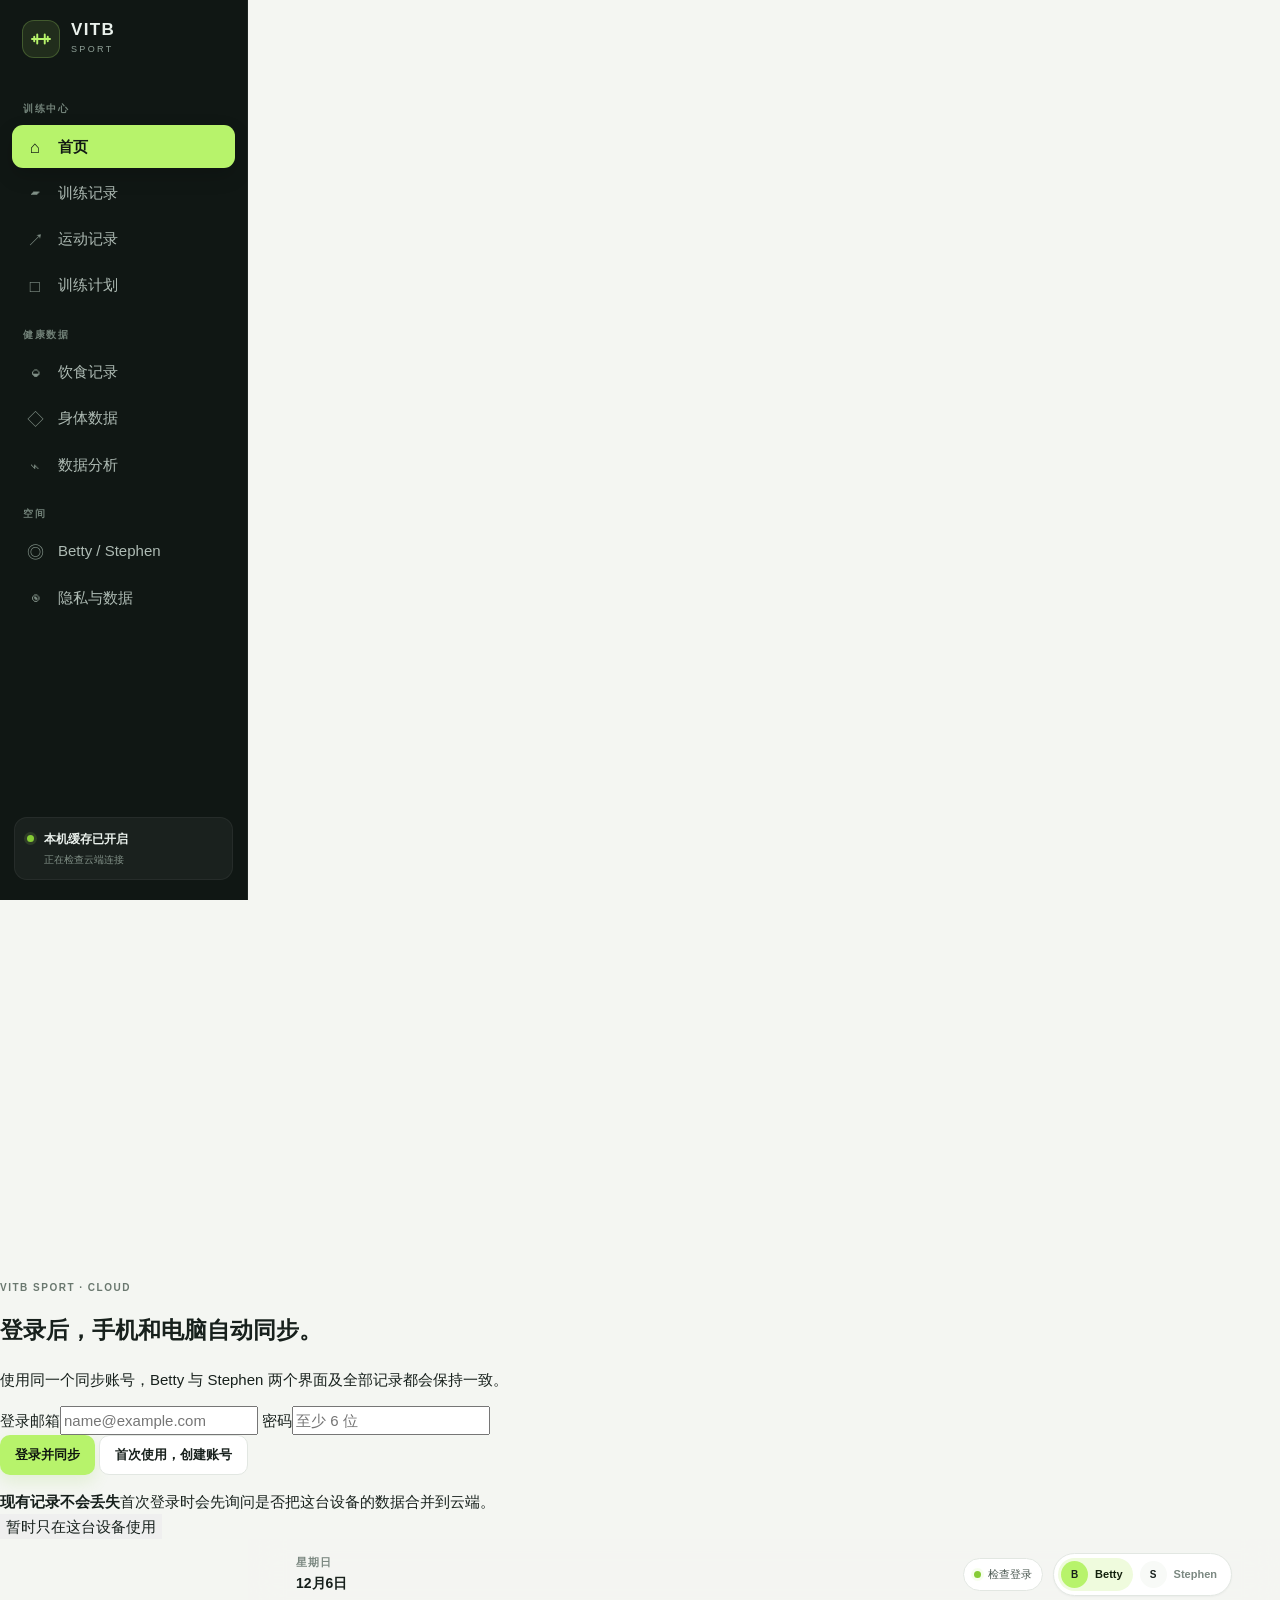
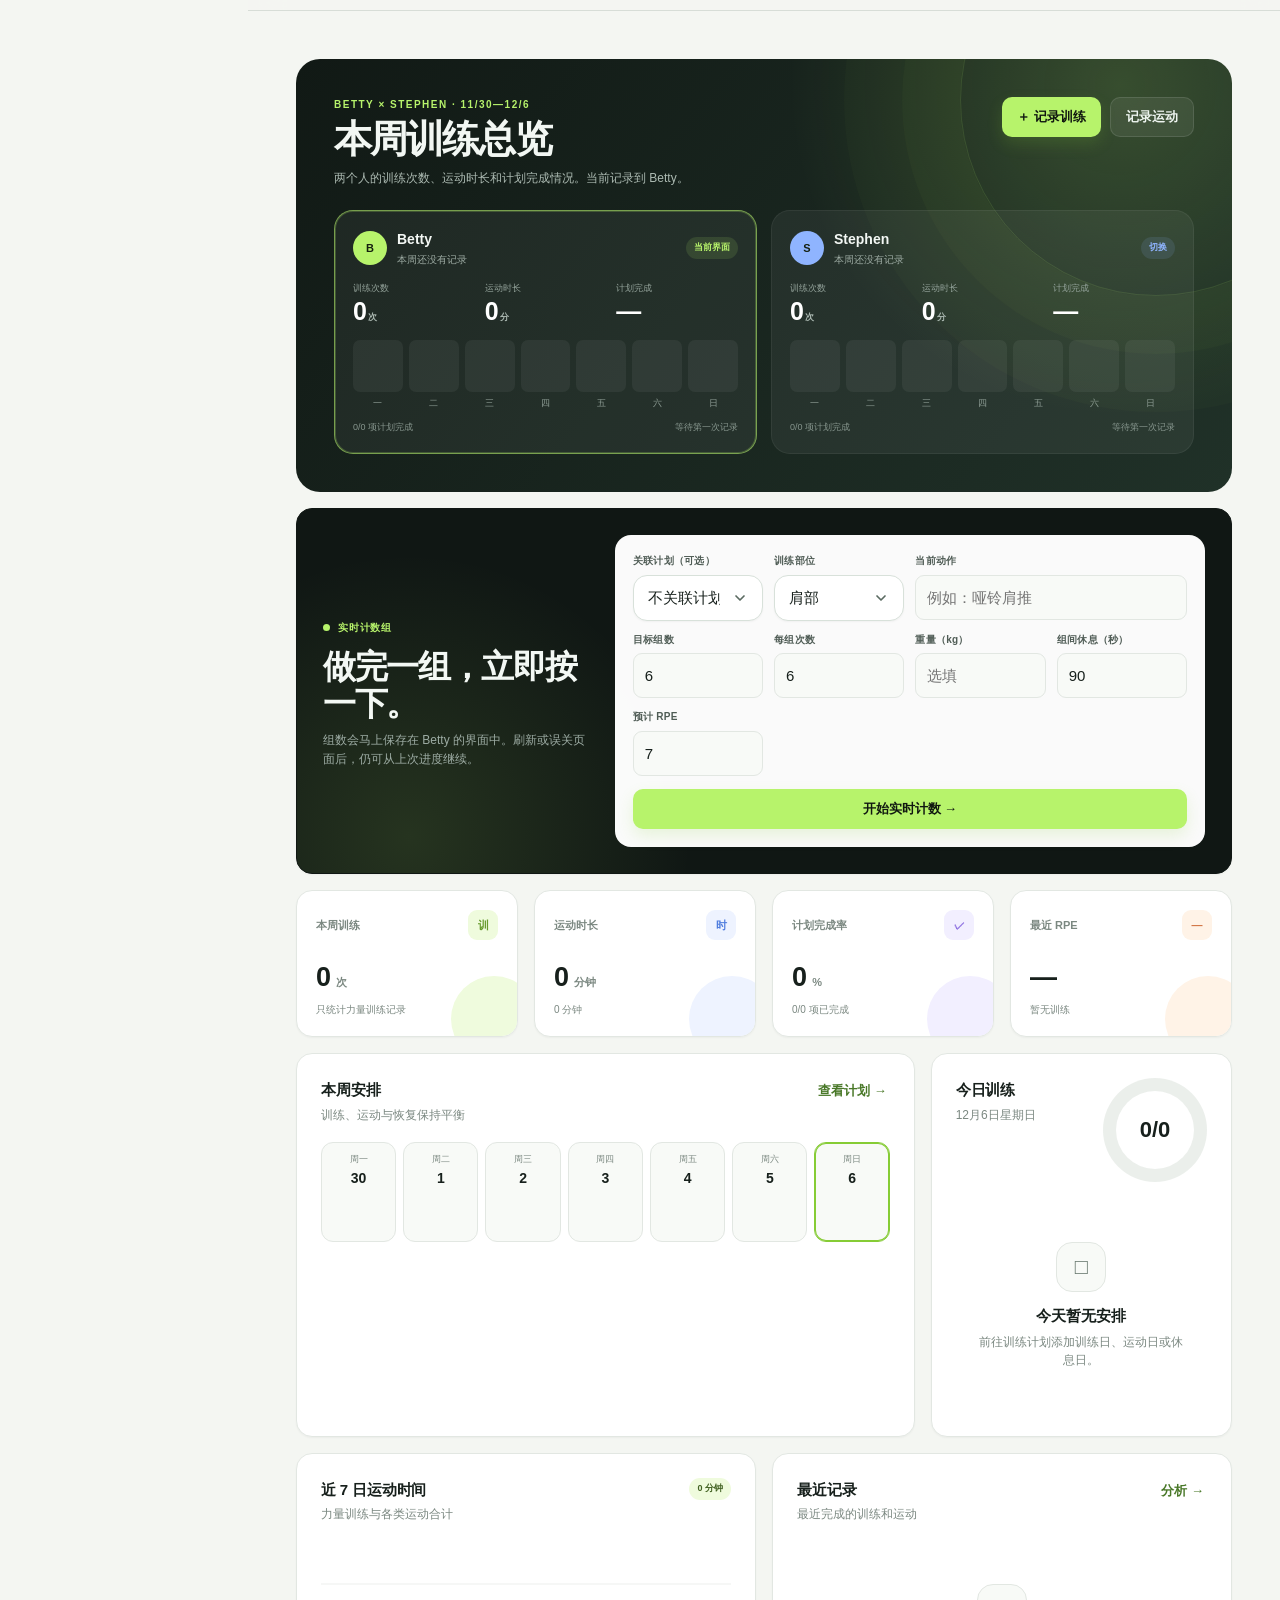
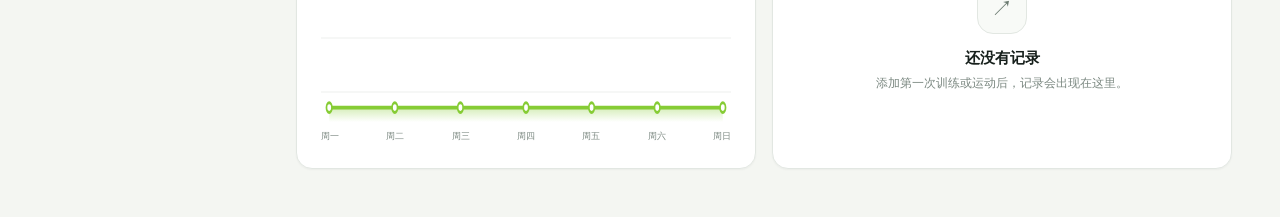
==== commit eed6083f: "feat: add cloud login shell" ====
--- a/index.html
+++ b/index.html
@@ -8,10 +8,34 @@
   <title>VITB Sport · 训练与运动记录</title>
   <link rel="icon" type="image/svg+xml" href="data:image/svg+xml,%3Csvg xmlns='http://www.w3.org/2000/svg' viewBox='0 0 64 64'%3E%3Crect width='64' height='64' rx='18' fill='%23101714'/%3E%3Cpath d='M18 38V26m7 17V21m14 22V21m7 17V26M13 32h38' stroke='%23b7f36b' stroke-width='5' stroke-linecap='round'/%3E%3C/svg%3E">
   <link rel="stylesheet" href="styles.css">
+  <script src="cloud-config.js" defer></script>
+  <script src="cloud.js" defer></script>
   <script src="app.js" defer></script>
 </head>
 <body>
   <a class="skip-link" href="#main-content">跳到主要内容</a>
+
+  <section class="cloud-auth-gate" id="cloud-auth-gate" role="dialog" aria-modal="true" aria-labelledby="cloud-auth-title">
+    <div class="cloud-auth-card">
+      <span class="cloud-auth-logo" aria-hidden="true">
+        <svg viewBox="0 0 32 32"><path d="M7 19v-6m4 9V10m10 12V10m4 9v-6M4 16h24"/></svg>
+      </span>
+      <p class="eyebrow">VITB SPORT · CLOUD</p>
+      <h1 id="cloud-auth-title">登录后，手机和电脑自动同步。</h1>
+      <p class="cloud-auth-copy">使用同一个同步账号，Betty 与 Stephen 两个界面及全部记录都会保持一致。</p>
+      <form id="cloud-auth-form">
+        <label class="cloud-auth-field" for="cloud-email"><span>登录邮箱</span><input id="cloud-email" name="email" type="email" autocomplete="email" placeholder="name@example.com" required></label>
+        <label class="cloud-auth-field" for="cloud-password"><span>密码</span><input id="cloud-password" name="password" type="password" autocomplete="current-password" minlength="6" placeholder="至少 6 位" required></label>
+        <div class="cloud-auth-actions">
+          <button class="button button-primary" type="submit" data-auth-intent="signin">登录并同步</button>
+          <button class="button button-quiet" type="submit" data-auth-intent="signup">首次使用，创建账号</button>
+        </div>
+      </form>
+      <p class="cloud-auth-message" id="cloud-auth-message" aria-live="polite"></p>
+      <div class="cloud-auth-note"><strong>现有记录不会丢失</strong><span>首次登录时会先询问是否把这台设备的数据合并到云端。</span></div>
+      <button class="cloud-local-link" type="button" data-cloud-action="use-local">暂时只在这台设备使用</button>
+    </div>
+  </section>
 
   <div class="app-shell">
     <aside class="sidebar" id="sidebar" aria-label="主要导航">
@@ -58,9 +82,9 @@
       </nav>
 
       <div class="sidebar-foot">
-        <div class="storage-card">
+        <div class="storage-card" id="storage-card">
           <span class="status-dot" aria-hidden="true"></span>
-          <div><strong>仅保存在本机</strong><small>未连接云端 · 可随时导出</small></div>
+          <div><strong id="storage-title">本机缓存已开启</strong><small id="storage-note">正在检查云端连接</small></div>
         </div>
       </div>
     </aside>
@@ -75,7 +99,7 @@
           <strong id="today-date">—</strong>
         </div>
         <div class="topbar-actions">
-          <span class="local-badge"><span class="status-dot"></span>本地模式</span>
+          <button class="local-badge cloud-badge" id="cloud-status" type="button" data-cloud-action="sync-now" aria-label="立即同步云端数据"><span class="status-dot"></span><span id="cloud-status-text">检查登录</span></button>
           <div class="profile-switch" aria-label="切换个人界面">
             <button class="profile-option" type="button" data-action="select-member" data-id="betty"><span>B</span><strong>Betty</strong></button>
             <button class="profile-option" type="button" data-action="select-member" data-id="stephen"><span>S</span><strong>Stephen</strong></button>
@@ -104,7 +128,7 @@
   </dialog>
 
   <noscript>
-    <div class="noscript">此应用需要 JavaScript 才能保存和展示本地训练数据。</div>
+    <div class="noscript">此应用需要 JavaScript 才能保存、同步和展示训练数据。</div>
   </noscript>
 </body>
 </html>
--- a/styles.css
+++ b/styles.css
@@ -0,0 +1,467 @@
+:root {
+  color-scheme: light;
+  --ink: #17201c;
+  --ink-soft: #4f5c55;
+  --muted: #7b8881;
+  --paper: #f4f6f2;
+  --surface: #ffffff;
+  --surface-soft: #f8faf7;
+  --line: #e2e7e2;
+  --line-strong: #ccd5ce;
+  --dark: #101714;
+  --dark-soft: #19231f;
+  --lime: #b7f36b;
+  --lime-strong: #86cc35;
+  --lime-wash: #effbdd;
+  --blue: #5f8ff6;
+  --blue-wash: #eef3ff;
+  --orange: #f5a657;
+  --orange-wash: #fff3e7;
+  --violet: #8c7cf2;
+  --violet-wash: #f2efff;
+  --red: #df615b;
+  --red-wash: #fff0ef;
+  --shadow-sm: 0 1px 2px rgba(16, 23, 20, .04);
+  --shadow-md: 0 16px 40px rgba(16, 23, 20, .08);
+  --radius-sm: 10px;
+  --radius-md: 16px;
+  --radius-lg: 24px;
+  --sidebar: 248px;
+  --font: Inter, ui-sans-serif, -apple-system, BlinkMacSystemFont, "Segoe UI", "PingFang SC", "Microsoft YaHei", sans-serif;
+}
+
+* { box-sizing: border-box; }
+html { min-width: 320px; background: var(--paper); scroll-behavior: smooth; }
+body { margin: 0; color: var(--ink); background: var(--paper); font-family: var(--font); font-size: 15px; line-height: 1.55; }
+button, input, select, textarea { color: inherit; font: inherit; }
+button, select { cursor: pointer; }
+button { border: 0; }
+a { color: inherit; }
+svg { display: block; }
+[hidden] { display: none !important; }
+
+.skip-link { position: fixed; top: 8px; left: 8px; z-index: 1000; padding: 9px 13px; color: #fff; background: var(--dark); border-radius: 8px; transform: translateY(-150%); }
+.skip-link:focus { transform: translateY(0); }
+.app-shell { min-height: 100vh; }
+.sidebar { position: fixed; inset: 0 auto 0 0; z-index: 40; display: flex; width: var(--sidebar); flex-direction: column; color: #eaf1ec; background: var(--dark); border-right: 1px solid rgba(255,255,255,.06); }
+.brand { display: flex; align-items: center; gap: 11px; min-height: 78px; padding: 0 22px; }
+.brand-mark { display: grid; width: 38px; height: 38px; place-items: center; color: var(--lime); background: rgba(183,243,107,.1); border: 1px solid rgba(183,243,107,.22); border-radius: 12px; }
+.brand-mark svg { width: 24px; fill: none; stroke: currentColor; stroke-width: 2.6; stroke-linecap: round; }
+.brand strong { display: block; font-size: 17px; letter-spacing: .08em; line-height: 1; }
+.brand small { display: block; margin-top: 5px; color: #8fa097; font-size: 9px; letter-spacing: .26em; }
+.primary-nav { flex: 1; overflow-y: auto; padding: 3px 12px 16px; }
+.nav-label { margin: 20px 11px 8px; color: #718178; font-size: 10px; font-weight: 750; letter-spacing: .16em; text-transform: uppercase; }
+.nav-item { display: flex; width: 100%; align-items: center; gap: 12px; margin: 3px 0; padding: 10px 12px; color: #aebbb4; background: transparent; border-radius: 11px; text-align: left; transition: .18s ease; }
+.nav-item > span:first-child { display: grid; width: 22px; height: 22px; place-items: center; color: #809087; font-size: 17px; }
+.nav-item:hover { color: #fff; background: rgba(255,255,255,.055); }
+.nav-item.is-active { color: #111914; background: var(--lime); font-weight: 720; box-shadow: 0 8px 20px rgba(0,0,0,.16); }
+.nav-item.is-active > span:first-child { color: #111914; }
+.sidebar-foot { padding: 14px 14px 20px; }
+.storage-card { display: flex; align-items: flex-start; gap: 10px; padding: 12px; background: rgba(255,255,255,.045); border: 1px solid rgba(255,255,255,.055); border-radius: 13px; }
+.storage-card strong, .storage-card small { display: block; }
+.storage-card strong { font-size: 12px; }
+.storage-card small { margin-top: 3px; color: #819087; font-size: 10px; }
+.status-dot { display: inline-block; flex: 0 0 auto; width: 7px; height: 7px; margin-top: 5px; background: var(--lime-strong); border-radius: 50%; box-shadow: 0 0 0 3px rgba(183,243,107,.12); }
+.sidebar-scrim { display: none; }
+
+.workspace { min-height: 100vh; margin-left: var(--sidebar); }
+.topbar { position: sticky; top: 0; z-index: 25; display: flex; height: 72px; align-items: center; justify-content: space-between; padding: 0 clamp(20px, 4vw, 48px); background: rgba(244,246,242,.9); border-bottom: 1px solid rgba(204,213,206,.72); backdrop-filter: blur(16px); }
+.today-label small, .today-label strong { display: block; }
+.today-label small { color: var(--muted); font-size: 11px; font-weight: 700; letter-spacing: .08em; }
+.today-label strong { margin-top: 2px; font-size: 14px; }
+.topbar-actions { display: flex; align-items: center; gap: 10px; }
+.local-badge { display: inline-flex; align-items: center; gap: 7px; padding: 7px 10px; color: var(--ink-soft); background: var(--surface); border: 1px solid var(--line); border-radius: 999px; font-size: 11px; }
+.local-badge .status-dot { margin: 0; }
+.member-chip { display: flex; align-items: center; gap: 8px; padding: 4px 9px 4px 4px; background: transparent; border-radius: 999px; font-size: 12px; font-weight: 650; }
+.member-chip:hover { background: rgba(255,255,255,.7); }
+.avatar { display: grid; width: 32px; height: 32px; place-items: center; color: #14200f; background: var(--lime); border-radius: 50%; font-size: 12px; font-weight: 800; }
+.profile-switch { display: flex; gap: 4px; padding: 4px; background: var(--surface); border: 1px solid var(--line); border-radius: 999px; box-shadow: var(--shadow-sm); }
+.profile-option { display: flex; align-items: center; gap: 7px; padding: 3px 10px 3px 3px; color: var(--muted); background: transparent; border-radius: 999px; font-size: 11px; }
+.profile-option > span { display: grid; width: 27px; height: 27px; place-items: center; color: var(--ink); background: var(--surface-soft); border-radius: 50%; font-size: 10px; font-weight: 850; }
+.profile-option strong { font-size: 11px; }
+.profile-option:hover { color: var(--ink); background: var(--surface-soft); }
+.profile-option.is-active { color: #13200d; background: var(--lime-wash); }
+.profile-option.is-active > span { background: var(--profile-color, var(--lime)); }
+.mobile-menu { display: none; }
+.icon-button { width: 38px; height: 38px; color: var(--ink); background: var(--surface); border: 1px solid var(--line); border-radius: 10px; }
+
+main { padding: clamp(22px, 4vw, 48px); }
+#view-root { width: min(100%, 1420px); margin: 0 auto; }
+.view { animation: view-in .24s ease both; }
+@keyframes view-in { from { opacity: 0; transform: translateY(5px); } }
+.page-head { display: flex; align-items: flex-end; justify-content: space-between; gap: 20px; margin-bottom: 26px; }
+.eyebrow { margin: 0 0 7px; color: #6a786f; font-size: 10px; font-weight: 800; letter-spacing: .15em; text-transform: uppercase; }
+.page-title { margin: 0; font-size: clamp(25px, 3vw, 34px); line-height: 1.15; letter-spacing: -.045em; }
+.page-subtitle { max-width: 650px; margin: 9px 0 0; color: var(--muted); }
+.page-actions { display: flex; flex-wrap: wrap; gap: 9px; }
+
+.button { display: inline-flex; min-height: 40px; align-items: center; justify-content: center; gap: 7px; padding: 9px 15px; border-radius: 10px; font-size: 13px; font-weight: 720; transition: transform .15s ease, box-shadow .15s ease, background .15s ease; }
+.button:hover { transform: translateY(-1px); }
+.button-primary { color: #101710; background: var(--lime); box-shadow: 0 7px 16px rgba(134,204,53,.16); }
+.button-primary:hover { background: #c3fa7e; }
+.button-dark { color: #fff; background: var(--dark); }
+.button-quiet { color: var(--ink); background: var(--surface); border: 1px solid var(--line); }
+.button-danger { color: #fff; background: var(--red); }
+.button-link { min-height: auto; padding: 3px; color: #497828; background: transparent; }
+.button-small { min-height: 32px; padding: 6px 10px; font-size: 11px; }
+
+.card { min-width: 0; background: var(--surface); border: 1px solid var(--line); border-radius: var(--radius-md); box-shadow: var(--shadow-sm); }
+.card-pad { padding: clamp(18px, 2vw, 24px); }
+.card-head { display: flex; align-items: flex-start; justify-content: space-between; gap: 14px; margin-bottom: 18px; }
+.card-title { margin: 0; font-size: 15px; letter-spacing: -.01em; }
+.card-subtitle { margin: 4px 0 0; color: var(--muted); font-size: 12px; }
+.grid { display: grid; min-width: 0; gap: 16px; }
+.grid-2 { grid-template-columns: repeat(2, minmax(0, 1fr)); }
+.grid-3 { grid-template-columns: repeat(3, minmax(0, 1fr)); }
+.grid-4 { grid-template-columns: repeat(4, minmax(0, 1fr)); }
+.span-2 { grid-column: span 2; }
+.stack { display: grid; gap: 16px; }
+
+.dashboard-weekly-overview { position: relative; overflow: hidden; padding: clamp(24px, 3.5vw, 38px); color: #f2f7f3; background: radial-gradient(circle at 88% 6%, rgba(183,243,107,.18), transparent 36%), linear-gradient(130deg, #111915, #203128); border-radius: var(--radius-lg); }
+.dashboard-weekly-overview::after { position: absolute; top: -155px; right: -120px; width: 390px; height: 390px; content: ""; border: 1px solid rgba(183,243,107,.13); border-radius: 50%; box-shadow: 0 0 0 58px rgba(183,243,107,.025), 0 0 0 116px rgba(183,243,107,.018); pointer-events: none; }
+.weekly-overview-head { position: relative; z-index: 1; display: flex; align-items: flex-start; justify-content: space-between; gap: 24px; margin-bottom: 22px; }
+.dashboard-weekly-overview .eyebrow { color: var(--lime); }
+.dashboard-weekly-overview h1 { margin: 0; font-size: clamp(26px, 3.3vw, 38px); line-height: 1.08; letter-spacing: -.05em; }
+.weekly-overview-head p:not(.eyebrow) { margin: 9px 0 0; color: #adbbb3; font-size: 12px; }
+.hero-actions { display: flex; flex-wrap: wrap; gap: 9px; }
+.hero-actions .button-quiet { color: #eef5f0; background: rgba(255,255,255,.07); border-color: rgba(255,255,255,.11); }
+.weekly-member-grid { position: relative; z-index: 1; display: grid; grid-template-columns: repeat(2, minmax(0, 1fr)); gap: 14px; }
+.weekly-member-card { min-width: 0; padding: 18px; background: rgba(255,255,255,.055); border: 1px solid rgba(255,255,255,.06); border-radius: 19px; }
+.weekly-member-card.is-active { border-color: color-mix(in srgb, var(--member-color) 58%, transparent); box-shadow: inset 0 0 0 1px color-mix(in srgb, var(--member-color) 22%, transparent); }
+.weekly-member-head { display: flex; align-items: center; justify-content: space-between; gap: 12px; margin-bottom: 15px; }
+.weekly-member-switch { display: flex; min-width: 0; align-items: center; gap: 10px; padding: 0; color: #f3f7f4; background: transparent; text-align: left; }
+.weekly-member-switch:hover strong { color: var(--member-color); }
+.weekly-member-avatar { display: grid; width: 34px; height: 34px; flex: 0 0 auto; place-items: center; color: #15200f; background: var(--member-color); border-radius: 50%; font-size: 11px; font-weight: 850; }
+.weekly-member-switch strong, .weekly-member-switch small { display: block; }
+.weekly-member-switch strong { font-size: 14px; transition: color .15s ease; }
+.weekly-member-switch small { margin-top: 1px; color: #9daba3; font-size: 10px; }
+.weekly-member-state { padding: 4px 8px; color: var(--member-color); background: color-mix(in srgb, var(--member-color) 12%, transparent); border-radius: 999px; font-size: 9px; font-weight: 760; white-space: nowrap; }
+.weekly-metrics { display: grid; grid-template-columns: repeat(3, minmax(0, 1fr)); gap: 10px; margin-bottom: 15px; }
+.weekly-metrics > div { min-width: 0; }
+.weekly-metrics span { display: block; color: #94a39b; font-size: 9px; }
+.weekly-metrics strong { display: block; margin-top: 3px; color: #fff; font-size: clamp(19px, 2.2vw, 25px); line-height: 1; letter-spacing: -.04em; white-space: nowrap; }
+.weekly-metrics strong small { display: inline; color: #aab7b0; font-size: 9px; font-weight: 600; letter-spacing: 0; }
+.weekly-bars { display: grid; grid-template-columns: repeat(7, minmax(0, 1fr)); gap: 6px; height: 72px; align-items: end; }
+.weekly-bar-day { display: grid; height: 100%; grid-template-rows: 1fr auto; gap: 5px; color: #8f9e96; text-align: center; }
+.weekly-bar-track { display: flex; height: 52px; align-self: end; align-items: end; overflow: hidden; background: rgba(255,255,255,.055); border-radius: 7px; }
+.weekly-bar-fill { width: 100%; background: var(--member-color); border-radius: 7px; }
+.weekly-bar-day small { font-size: 9px; }
+.weekly-card-foot { display: flex; justify-content: space-between; gap: 12px; margin-top: 10px; color: #87968e; font-size: 9px; }
+
+.live-counter { overflow: hidden; }
+.live-counter.is-setup { display: grid; grid-template-columns: minmax(250px, .72fr) minmax(0, 1.6fr); gap: 26px; padding: 26px; color: #f3f8f4; background: radial-gradient(circle at 12% 90%, rgba(183,243,107,.13), transparent 32%), var(--dark); border-color: var(--dark); }
+.live-counter-intro { align-self: center; }
+.live-kicker { display: inline-flex; align-items: center; gap: 8px; color: var(--lime); font-size: 10px; font-weight: 820; letter-spacing: .08em; text-transform: uppercase; }
+.live-pulse { width: 7px; height: 7px; background: var(--lime); border-radius: 50%; box-shadow: 0 0 0 0 rgba(183,243,107,.45); animation: live-pulse 1.8s infinite; }
+@keyframes live-pulse { 70% { box-shadow: 0 0 0 8px rgba(183,243,107,0); } 100% { box-shadow: 0 0 0 0 rgba(183,243,107,0); } }
+.live-counter-intro h2 { margin: 12px 0 8px; font-size: clamp(23px, 3vw, 33px); line-height: 1.12; letter-spacing: -.04em; }
+.live-counter-intro p { max-width: 380px; margin: 0; color: #9daca4; font-size: 12px; }
+.live-setup-form { align-self: center; padding: 18px; color: var(--ink); background: rgba(255,255,255,.98); border-radius: 16px; }
+.live-form-grid { display: grid; grid-template-columns: repeat(4, minmax(0, 1fr)); gap: 11px; }
+.live-exercise-field { grid-column: span 2; }
+.live-start-button { width: 100%; margin-top: 13px; }
+.live-session-head { display: flex; align-items: flex-start; justify-content: space-between; gap: 20px; padding: 22px 25px; color: #f4f8f5; background: radial-gradient(circle at 85% 20%, rgba(183,243,107,.17), transparent 28%), linear-gradient(120deg, #111915, #26362d); }
+.live-session-head h2 { margin: 7px 0 3px; font-size: clamp(23px, 3vw, 34px); letter-spacing: -.04em; }
+.live-session-head p { margin: 0; color: #9eaea5; font-size: 11px; }
+.live-discard { color: #e4ebe6; background: rgba(255,255,255,.07); border: 1px solid rgba(255,255,255,.12); }
+.live-session-editor { background: #f7faf6; border-bottom: 1px solid var(--line); }
+.live-session-editor > summary { display: flex; align-items: center; gap: 10px; padding: 12px 25px; color: var(--ink-soft); cursor: pointer; list-style: none; }
+.live-session-editor > summary::-webkit-details-marker { display: none; }
+.live-session-editor > summary span { font-size: 11px; font-weight: 800; }
+.live-session-editor > summary small { color: var(--muted); font-size: 9px; }
+.live-session-editor > summary::after { margin-left: auto; content: "编辑 ＋"; color: #4e7b2d; font-size: 9px; font-weight: 800; }
+.live-session-editor[open] > summary::after { content: "收起 −"; }
+.live-session-edit-form { padding: 5px 25px 20px; }
+.live-edit-grid { display: grid; grid-template-columns: repeat(4, minmax(0, 1fr)); gap: 11px; }
+.live-edit-actions { display: flex; align-items: center; justify-content: space-between; gap: 15px; margin-top: 14px; }
+.live-edit-actions small { color: var(--muted); font-size: 9px; }
+.live-edit-actions .button { min-width: 118px; }
+.live-session-body { display: grid; grid-template-columns: minmax(240px, .78fr) minmax(310px, 1.22fr); }
+.live-progress-panel { display: grid; min-height: 245px; align-content: center; padding: 25px; background: var(--surface-soft); border-right: 1px solid var(--line); }
+.live-count { display: flex; align-items: baseline; gap: 9px; }
+.live-count strong { font-size: clamp(50px, 7vw, 76px); line-height: 1; letter-spacing: -.08em; }
+.live-count span { color: var(--muted); font-size: 16px; font-weight: 720; }
+.live-progress-track { height: 8px; margin: 17px 0; overflow: hidden; background: #e6ebe6; border-radius: 999px; }
+.live-progress-track span { display: block; width: var(--live-progress); height: 100%; background: var(--lime-strong); border-radius: inherit; transition: width .25s ease; }
+.set-dots { display: flex; flex-wrap: wrap; gap: 7px; }
+.set-dot { display: grid; width: 31px; height: 31px; place-items: center; color: #87938c; background: #fff; border: 1px solid var(--line); border-radius: 9px; font-size: 10px; font-weight: 800; }
+.set-dot.is-done { color: #19300e; background: var(--lime); border-color: var(--lime-strong); }
+.set-dot.is-next { color: #4f792e; border-color: var(--lime-strong); box-shadow: 0 0 0 2px rgba(134,204,53,.12); }
+.live-progress-panel > small { margin-top: 13px; color: var(--muted); font-size: 10px; }
+.live-action-panel { display: grid; min-height: 245px; align-content: center; gap: 13px; padding: 25px; }
+.rest-status { display: flex; align-items: center; justify-content: space-between; gap: 12px; min-height: 38px; padding: 0 3px; color: var(--muted); font-size: 10px; }
+.rest-status strong { margin-left: auto; color: var(--ink); font-size: 20px; font-variant-numeric: tabular-nums; }
+.rest-status button { padding: 5px 8px; color: #426d27; background: var(--lime-wash); border-radius: 7px; font-size: 9px; font-weight: 750; }
+.rest-status.is-resting strong { color: #5e922f; }
+.live-complete-button { display: grid; width: 100%; min-height: 94px; place-items: center; align-content: center; gap: 2px; color: #15210f; background: var(--lime); border-radius: 18px; box-shadow: 0 13px 28px rgba(134,204,53,.2); transition: transform .12s, background .12s; }
+.live-complete-button:hover:not(:disabled) { transform: translateY(-2px); background: #c5fb82; }
+.live-complete-button:active:not(:disabled) { transform: scale(.985); }
+.live-complete-button:disabled { color: #7c897f; background: #edf0ed; box-shadow: none; cursor: not-allowed; }
+.live-complete-button > span { font-size: clamp(19px, 2.4vw, 26px); font-weight: 850; letter-spacing: -.03em; }
+.live-complete-button > small { font-size: 10px; font-weight: 600; }
+.live-complete-button.is-finish { color: #fff; background: var(--dark); box-shadow: none; font-size: 17px; font-weight: 800; }
+.live-finished { display: grid; place-items: center; text-align: center; }
+.live-finished > span { display: grid; width: 43px; height: 43px; margin-bottom: 7px; place-items: center; color: #1e350f; background: var(--lime); border-radius: 50%; font-weight: 900; }
+.live-finished strong, .live-finished small { display: block; }
+.live-finished small { margin: 3px 0 12px; color: var(--muted); font-size: 10px; }
+.live-finished-actions { display: grid; grid-template-columns: minmax(115px, .42fr) minmax(0, 1fr); gap: 9px; }
+.live-finished-actions .button, .live-finished-actions .live-complete-button { min-height: 58px; }
+.live-secondary-actions { display: flex; gap: 8px; }
+.live-secondary-actions .button { flex: 1; }
+.live-secondary-actions .button:disabled { opacity: .42; cursor: not-allowed; transform: none; }
+
+.stat-card { position: relative; min-height: 126px; overflow: hidden; padding: 19px; }
+.stat-card::after { position: absolute; right: -20px; bottom: -26px; width: 86px; height: 86px; content: ""; background: var(--wash, var(--lime-wash)); border-radius: 50%; }
+.stat-label { display: flex; align-items: center; justify-content: space-between; color: var(--muted); font-size: 11px; font-weight: 670; }
+.stat-icon { display: grid; width: 30px; height: 30px; place-items: center; color: var(--tone, #69972f); background: var(--wash, var(--lime-wash)); border-radius: 9px; font-weight: 900; }
+.stat-value { position: relative; z-index: 1; margin-top: 17px; font-size: 27px; font-weight: 800; letter-spacing: -.04em; }
+.stat-value small { color: var(--muted); font-size: 11px; font-weight: 600; letter-spacing: 0; }
+.stat-note { position: relative; z-index: 1; margin-top: 3px; color: var(--muted); font-size: 10px; }
+
+.section-gap { margin-top: 16px; }
+.list { display: grid; gap: 2px; }
+.list-item { display: flex; align-items: center; gap: 13px; padding: 12px 4px; border-bottom: 1px solid #edf0ed; }
+.list-item:last-child { border-bottom: 0; }
+.list-icon { display: grid; flex: 0 0 auto; width: 38px; height: 38px; place-items: center; color: var(--tone, #527735); background: var(--wash, var(--lime-wash)); border-radius: 11px; font-weight: 800; }
+.list-main { min-width: 0; flex: 1; }
+.list-main strong, .list-main small { display: block; }
+.list-main strong { overflow: hidden; font-size: 13px; text-overflow: ellipsis; white-space: nowrap; }
+.list-main small { margin-top: 2px; color: var(--muted); font-size: 10px; }
+.list-meta { color: var(--ink-soft); font-size: 11px; font-weight: 680; text-align: right; }
+.empty-state { padding: 42px 20px; color: var(--muted); text-align: center; }
+.empty-state span { display: grid; width: 50px; height: 50px; margin: 0 auto 12px; place-items: center; color: #6b7b71; background: var(--surface-soft); border: 1px solid var(--line); border-radius: 16px; font-size: 22px; }
+.empty-state strong { display: block; color: var(--ink); }
+.empty-state p { max-width: 360px; margin: 5px auto 0; font-size: 12px; }
+
+.progress-track { height: 6px; overflow: hidden; background: #edf1ed; border-radius: 999px; }
+.progress-fill { height: 100%; background: var(--lime-strong); border-radius: inherit; }
+.completion-ring { --value: 0; position: relative; display: grid; width: 104px; height: 104px; place-items: center; background: conic-gradient(var(--lime-strong) calc(var(--value) * 1%), #ebefeb 0); border-radius: 50%; }
+.completion-ring::before { position: absolute; width: 78px; height: 78px; content: ""; background: var(--surface); border-radius: 50%; }
+.completion-ring strong { position: relative; font-size: 22px; }
+
+.week-strip { display: grid; grid-template-columns: repeat(7, minmax(0, 1fr)); gap: 7px; }
+.day-card { min-height: 100px; padding: 10px 8px; background: var(--surface-soft); border: 1px solid var(--line); border-radius: 12px; }
+.day-card.is-today { border-color: var(--lime-strong); box-shadow: inset 0 0 0 1px var(--lime-strong); }
+.day-card small { display: block; color: var(--muted); font-size: 9px; text-align: center; }
+.day-card strong { display: block; margin-top: 1px; font-size: 14px; text-align: center; }
+.day-event { margin-top: 9px; padding: 7px; background: var(--surface); border-radius: 8px; font-size: 9px; line-height: 1.35; }
+.day-event.is-done { color: #66815a; text-decoration: line-through; background: var(--lime-wash); }
+.event-dot { display: inline-block; width: 5px; height: 5px; margin-right: 4px; background: var(--tone, var(--blue)); border-radius: 50%; vertical-align: middle; }
+
+.composer { overflow: hidden; }
+.composer > summary { display: flex; align-items: center; justify-content: space-between; padding: 17px 20px; background: var(--dark); color: #fff; cursor: pointer; list-style: none; }
+.composer > summary::-webkit-details-marker { display: none; }
+.composer > summary::after { content: "+"; color: var(--lime); font-size: 24px; font-weight: 300; }
+.composer[open] > summary::after { content: "−"; }
+.composer-title strong, .composer-title small { display: block; }
+.composer-title small { margin-top: 2px; color: #9dacA4; font-size: 10px; }
+.form-body { padding: 22px; }
+.form-grid { display: grid; grid-template-columns: repeat(4, minmax(0, 1fr)); gap: 15px; }
+.field { display: grid; align-content: start; gap: 6px; }
+.field.span-2 { grid-column: span 2; }
+.field.span-3 { grid-column: span 3; }
+.field.span-4 { grid-column: 1 / -1; }
+.field label, .field > span { color: var(--ink-soft); font-size: 10px; font-weight: 750; letter-spacing: .03em; }
+.field input, .field select, .field textarea { width: 100%; min-height: 42px; padding: 10px 11px; background: var(--surface-soft); border: 1px solid var(--line); border-radius: 9px; outline: none; transition: border .15s, box-shadow .15s; }
+.field textarea { min-height: 80px; resize: vertical; }
+.field input:focus, .field select:focus, .field textarea:focus { background: #fff; border-color: var(--lime-strong); box-shadow: 0 0 0 3px rgba(134,204,53,.12); }
+.field select, .privacy-row select {
+  min-height: 46px;
+  padding: 10px 42px 10px 14px;
+  appearance: none;
+  -webkit-appearance: none;
+  color: var(--ink);
+  background-color: #fff;
+  background-image: url("data:image/svg+xml,%3Csvg xmlns='http://www.w3.org/2000/svg' width='16' height='16' viewBox='0 0 16 16' fill='none'%3E%3Cpath d='m4 6 4 4 4-4' stroke='%235b6b62' stroke-width='1.7' stroke-linecap='round' stroke-linejoin='round'/%3E%3C/svg%3E");
+  background-repeat: no-repeat;
+  background-position: right 14px center;
+  background-size: 16px;
+  border: 1px solid #d8e1da;
+  border-radius: 14px;
+  box-shadow: 0 1px 2px rgba(16,23,20,.04), inset 0 1px 0 rgba(255,255,255,.8);
+  transition: border-color .15s ease, box-shadow .15s ease, background-color .15s ease;
+}
+.field select:hover, .privacy-row select:hover { border-color: #b8c5bb; background-color: #fbfdf9; }
+.field select:focus, .privacy-row select:focus { background-color: #fff; border-color: var(--lime-strong); box-shadow: 0 0 0 4px rgba(134,204,53,.13); }
+.field-help { color: var(--muted); font-size: 9px; }
+.form-actions { display: flex; justify-content: flex-end; gap: 9px; margin-top: 18px; padding-top: 16px; border-top: 1px solid var(--line); }
+.range-row { display: flex; align-items: center; gap: 10px; }
+.range-row input { flex: 1; padding: 0; }
+.range-value { min-width: 34px; color: var(--ink); font-size: 13px; font-weight: 800; text-align: center; }
+
+.data-table-wrap { overflow-x: auto; }
+.data-table { width: 100%; border-collapse: collapse; }
+.data-table th { padding: 11px 13px; color: var(--muted); background: var(--surface-soft); border-bottom: 1px solid var(--line); font-size: 9px; font-weight: 800; letter-spacing: .06em; text-align: left; text-transform: uppercase; white-space: nowrap; }
+.data-table td { padding: 13px; border-bottom: 1px solid #edf0ed; font-size: 11px; white-space: nowrap; }
+.data-table tbody tr:last-child td { border-bottom: 0; }
+.data-table tbody tr:hover { background: #fbfcfb; }
+.record-title { font-weight: 730; }
+.record-sub { display: block; margin-top: 2px; color: var(--muted); font-size: 9px; }
+.tag { display: inline-flex; align-items: center; gap: 4px; padding: 4px 8px; color: var(--tone, #436324); background: var(--wash, var(--lime-wash)); border-radius: 999px; font-size: 9px; font-weight: 750; }
+.tag-live { margin-left: 5px; color: #315b1b; background: var(--lime-wash); vertical-align: 1px; }
+.row-actions { display: flex; gap: 5px; }
+.danger-link { padding: 5px; color: #b84c47; background: transparent; font-size: 10px; }
+
+.metric-bar-list { display: grid; gap: 15px; }
+.metric-bar-head { display: flex; justify-content: space-between; margin-bottom: 6px; color: var(--ink-soft); font-size: 10px; }
+.metric-bar-head strong { color: var(--ink); }
+.metric-bar { height: 7px; overflow: hidden; background: #eff2ef; border-radius: 999px; }
+.metric-bar span { display: block; height: 100%; background: var(--tone, var(--lime-strong)); border-radius: inherit; }
+
+.chart { min-height: 180px; }
+.chart svg { width: 100%; height: 180px; overflow: visible; }
+.chart-grid { stroke: #edf0ed; stroke-width: 1; }
+.chart-line { fill: none; stroke: var(--tone, var(--lime-strong)); stroke-width: 3; stroke-linecap: round; stroke-linejoin: round; }
+.chart-area { fill: url(#areaGradient); opacity: .35; }
+.chart-dot { fill: var(--surface); stroke: var(--tone, var(--lime-strong)); stroke-width: 2.5; }
+.chart-labels { display: flex; justify-content: space-between; margin-top: 8px; color: var(--muted); font-size: 9px; }
+.donut-wrap { display: flex; align-items: center; gap: 22px; }
+.donut { display: grid; flex: 0 0 auto; width: 132px; height: 132px; place-items: center; border-radius: 50%; }
+.donut::after { display: grid; width: 88px; height: 88px; content: attr(data-total); place-items: center; background: #fff; border-radius: 50%; font-size: 18px; font-weight: 800; white-space: pre-line; text-align: center; }
+.legend { display: grid; flex: 1; gap: 9px; }
+.legend-item { display: flex; align-items: center; justify-content: space-between; gap: 10px; font-size: 10px; }
+.legend-key { display: flex; align-items: center; gap: 7px; color: var(--ink-soft); }
+.legend-swatch { width: 8px; height: 8px; background: var(--tone); border-radius: 3px; }
+
+.macro-grid { display: grid; grid-template-columns: repeat(4, 1fr); gap: 10px; }
+.macro { padding: 14px; background: var(--surface-soft); border-radius: 12px; }
+.macro small { display: block; color: var(--muted); font-size: 9px; }
+.macro strong { display: block; margin-top: 5px; font-size: 17px; }
+.macro strong span { color: var(--muted); font-size: 9px; }
+.meal-list { display: grid; gap: 8px; }
+.meal-row { display: grid; grid-template-columns: 60px 1fr; gap: 12px; padding: 10px 0; border-bottom: 1px solid #edf0ed; font-size: 11px; }
+.meal-row:last-child { border: 0; }
+.meal-row strong { color: var(--muted); font-size: 9px; letter-spacing: .04em; }
+
+.member-grid { display: grid; grid-template-columns: repeat(auto-fit, minmax(190px, 1fr)); gap: 12px; }
+.member-card { position: relative; padding: 18px; border: 1px solid var(--line); border-radius: 14px; }
+.member-card.is-active { border-color: var(--lime-strong); box-shadow: inset 0 0 0 1px var(--lime-strong); }
+.member-card .avatar { width: 42px; height: 42px; margin-bottom: 12px; }
+.member-card strong, .member-card small { display: block; }
+.member-card small { margin-top: 3px; color: var(--muted); font-size: 10px; }
+.member-card button { position: absolute; top: 12px; right: 12px; }
+.future-note { padding: 15px; color: #725a30; background: #fff8e8; border: 1px solid #f3dfb8; border-radius: 12px; font-size: 11px; }
+
+.privacy-list { display: grid; gap: 0; }
+.privacy-row { display: grid; grid-template-columns: 1fr minmax(140px, 190px); align-items: center; gap: 18px; padding: 16px 0; border-bottom: 1px solid var(--line); }
+.privacy-row:last-child { border-bottom: 0; }
+.privacy-row strong, .privacy-row small { display: block; }
+.privacy-row small { margin-top: 4px; color: var(--muted); font-size: 10px; }
+.privacy-row select { min-height: 42px; }
+.data-actions { display: grid; grid-template-columns: repeat(3, 1fr); gap: 10px; }
+.data-action-card { padding: 16px; background: var(--surface-soft); border: 1px solid var(--line); border-radius: 12px; }
+.data-action-card strong, .data-action-card small { display: block; }
+.data-action-card small { min-height: 32px; margin: 5px 0 12px; color: var(--muted); font-size: 10px; }
+.file-input { position: absolute; width: 1px; height: 1px; overflow: hidden; clip: rect(0 0 0 0); }
+
+.check-button { display: grid; width: 25px; height: 25px; place-items: center; color: var(--muted); background: #fff; border: 1px solid var(--line-strong); border-radius: 8px; }
+.check-button.is-done { color: #203718; background: var(--lime); border-color: var(--lime-strong); }
+.check-button.is-ready { color: #315b1b; background: var(--lime-wash); border-color: #b9dd8e; font-weight: 850; }
+.check-button.is-ready:hover { background: var(--lime); border-color: var(--lime-strong); }
+.plan-row { display: grid; grid-template-columns: auto 90px 1fr auto; align-items: center; gap: 12px; padding: 13px 0; border-bottom: 1px solid #edf0ed; }
+.plan-row:last-child { border: 0; }
+.plan-date { color: var(--muted); font-size: 10px; }
+.plan-title strong, .plan-title small { display: block; }
+.plan-title strong { font-size: 12px; }
+.plan-title small { color: var(--muted); font-size: 9px; }
+.plan-row.is-done .plan-title { opacity: .62; text-decoration: line-through; }
+
+.toast-region { position: fixed; right: 18px; bottom: 18px; z-index: 100; display: grid; gap: 8px; pointer-events: none; }
+.toast { min-width: 240px; padding: 12px 14px; color: #f5faf7; background: rgba(16,23,20,.96); border: 1px solid rgba(255,255,255,.08); border-radius: 11px; box-shadow: var(--shadow-md); font-size: 11px; animation: toast-in .22s ease both; }
+.toast.is-error { background: #752f2c; }
+@keyframes toast-in { from { opacity: 0; transform: translateY(8px); } }
+.confirm-dialog { width: min(410px, calc(100% - 32px)); padding: 0; border: 0; border-radius: 18px; box-shadow: 0 28px 80px rgba(0,0,0,.24); }
+.confirm-dialog::backdrop { background: rgba(12,18,15,.54); backdrop-filter: blur(3px); }
+.confirm-dialog form { padding: 28px; text-align: center; }
+.dialog-icon { display: grid; width: 46px; height: 46px; margin: 0 auto 13px; place-items: center; color: #9c3935; background: var(--red-wash); border-radius: 14px; font-weight: 900; }
+.confirm-dialog h2 { margin: 0; font-size: 20px; }
+.confirm-dialog p { margin: 8px 0 22px; color: var(--muted); font-size: 12px; }
+.dialog-actions { display: flex; justify-content: center; gap: 9px; }
+.noscript { position: fixed; inset: auto 12px 12px; z-index: 1000; padding: 14px; color: #fff; background: #8d312d; border-radius: 10px; text-align: center; }
+
+@media (max-width: 1120px) {
+  .grid-4 { grid-template-columns: repeat(2, minmax(0, 1fr)); }
+  .form-grid { grid-template-columns: repeat(2, minmax(0, 1fr)); }
+  .live-counter.is-setup { grid-template-columns: 1fr; }
+  .live-form-grid { grid-template-columns: repeat(4, minmax(0, 1fr)); }
+  .field.span-3, .field.span-4 { grid-column: 1 / -1; }
+}
+
+@media (max-width: 840px) {
+  :root { --sidebar: 260px; }
+  .sidebar { transform: translateX(-105%); box-shadow: 20px 0 55px rgba(0,0,0,.2); transition: transform .22s ease; }
+  .sidebar.is-open { transform: translateX(0); }
+  .sidebar-scrim { position: fixed; inset: 0; z-index: 35; display: block; visibility: hidden; background: rgba(16,23,20,.48); opacity: 0; transition: opacity .22s, visibility .22s; }
+  .sidebar.is-open + .sidebar-scrim { visibility: visible; opacity: 1; }
+  .workspace { margin-left: 0; }
+  .topbar { height: 64px; padding: 0 18px; }
+  .mobile-menu { display: inline-grid; place-items: center; }
+  .today-label { display: none; }
+  main { padding: 22px 16px 40px; }
+  .grid-3 { grid-template-columns: repeat(2, minmax(0, 1fr)); }
+  .dashboard-main { grid-template-columns: 1fr; }
+  .live-session-body { grid-template-columns: 1fr; }
+  .live-progress-panel { min-height: 210px; border-right: 0; border-bottom: 1px solid var(--line); }
+  .span-2 { grid-column: auto; }
+  .weekly-overview-head { display: block; }
+  .weekly-overview-head .hero-actions { margin-top: 16px; }
+}
+
+@media (max-width: 620px) {
+  body { font-size: 14px; }
+  .local-badge, .profile-option strong { display: none; }
+  .profile-option { padding: 3px; }
+  .page-head { display: block; margin-bottom: 20px; }
+  .page-actions { margin-top: 15px; }
+  .page-actions .button { flex: 1; }
+  .grid-2, .grid-3, .grid-4 { grid-template-columns: 1fr; }
+  .stats-mobile { grid-template-columns: repeat(2, minmax(0, 1fr)); }
+  .dashboard-weekly-overview { padding: 22px 18px; }
+  .dashboard-weekly-overview h1 { font-size: 28px; }
+  .weekly-member-grid { grid-template-columns: 1fr; }
+  .weekly-member-card { padding: 17px; }
+  .weekly-card-foot { flex-wrap: wrap; }
+  .week-strip { display: flex; width: 100%; max-width: 100%; overflow-x: auto; padding-bottom: 4px; scroll-snap-type: x mandatory; }
+  .day-card { flex: 0 0 88px; scroll-snap-align: start; }
+  .form-grid { grid-template-columns: 1fr; }
+  .live-counter.is-setup { padding: 20px; }
+  .live-setup-form { padding: 15px; }
+  .live-form-grid { grid-template-columns: repeat(2, minmax(0, 1fr)); }
+  .live-exercise-field { grid-column: 1 / -1; }
+  .live-session-head { display: block; padding: 20px; }
+  .live-discard { margin-top: 13px; }
+  .live-session-editor > summary { align-items: flex-start; flex-wrap: wrap; padding: 13px 20px; }
+  .live-session-editor > summary small { flex-basis: calc(100% - 70px); }
+  .live-session-edit-form { padding: 4px 20px 18px; }
+  .live-edit-grid { grid-template-columns: repeat(2, minmax(0, 1fr)); }
+  .live-edit-actions { align-items: stretch; flex-direction: column; }
+  .live-edit-actions .button { width: 100%; }
+  .live-progress-panel, .live-action-panel { padding: 20px; }
+  .live-finished-actions { grid-template-columns: 1fr; }
+  .live-secondary-actions { flex-direction: column; }
+  .field.span-2, .field.span-3, .field.span-4 { grid-column: auto; }
+  .form-body { padding: 16px; }
+  .form-actions { flex-direction: column-reverse; }
+  .form-actions .button { width: 100%; }
+  .macro-grid { grid-template-columns: repeat(2, 1fr); }
+  .donut-wrap { align-items: flex-start; flex-direction: column; }
+  .privacy-row { grid-template-columns: 1fr; gap: 9px; }
+  .data-actions { grid-template-columns: 1fr; }
+  .data-action-card small { min-height: auto; }
+  .plan-row { grid-template-columns: auto 1fr auto; }
+  .plan-date { display: none; }
+  .toast-region { right: 10px; bottom: 10px; left: 10px; }
+  .toast { min-width: 0; }
+}
+
+@media (prefers-reduced-motion: reduce) {
+  *, *::before, *::after { scroll-behavior: auto !important; animation-duration: .01ms !important; animation-iteration-count: 1 !important; transition-duration: .01ms !important; }
+}
+
+@media print {
+  .sidebar, .topbar, .page-actions, .composer, .row-actions, .toast-region { display: none !important; }
+  .workspace { margin: 0; }
+  main { padding: 0; }
+  body { background: #fff; }
+  .card, .dashboard-weekly-overview { break-inside: avoid; box-shadow: none; }
+}
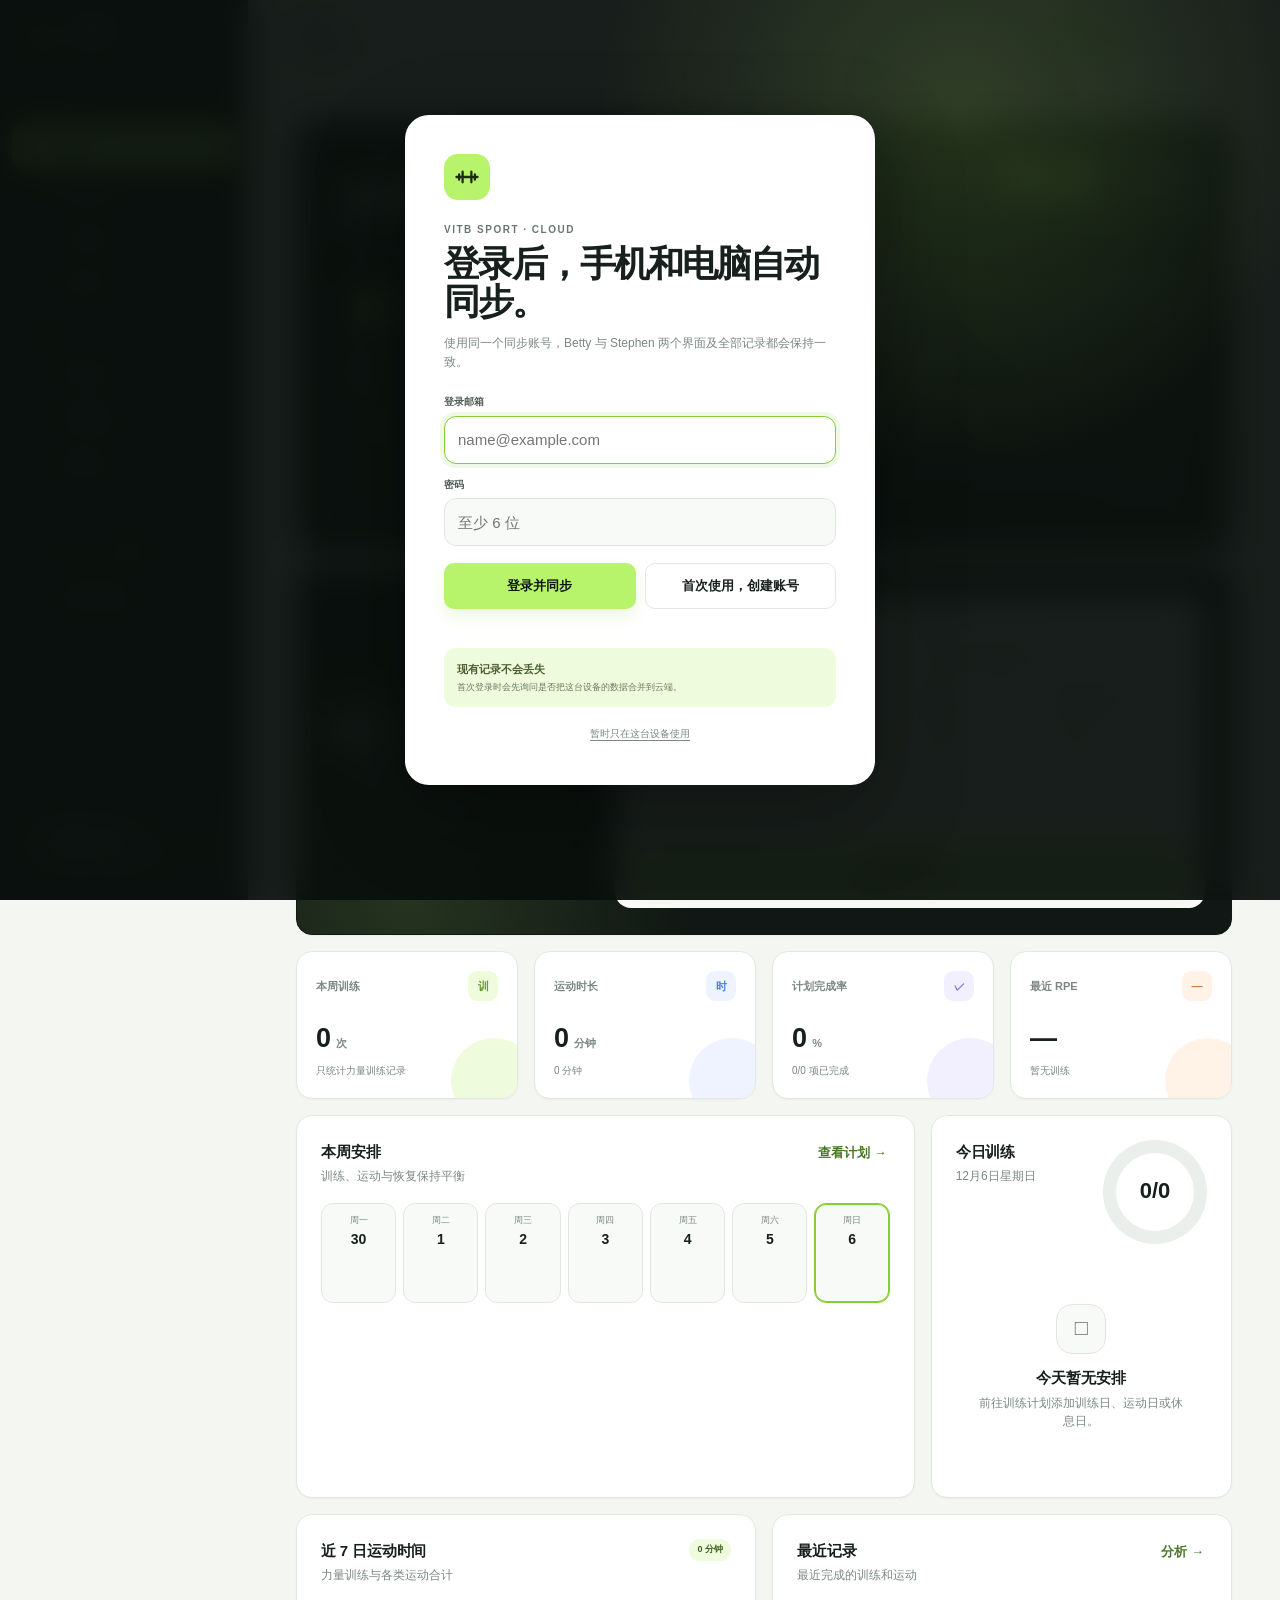
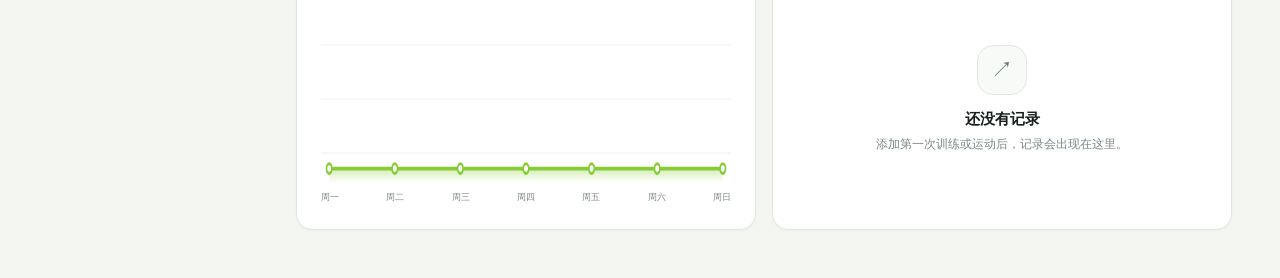
==== commit 68d7ae18: "Refresh VITB Sport frontend assets for Stephen flexible planner" ====
--- a/index.html
+++ b/index.html
@@ -7,10 +7,10 @@
   <meta name="description" content="VITB Sport — 简洁、私密的训练、运动、饮食与身体数据记录工具。">
   <title>VITB Sport · 训练与运动记录</title>
   <link rel="icon" type="image/svg+xml" href="data:image/svg+xml,%3Csvg xmlns='http://www.w3.org/2000/svg' viewBox='0 0 64 64'%3E%3Crect width='64' height='64' rx='18' fill='%23101714'/%3E%3Cpath d='M18 38V26m7 17V21m14 22V21m7 17V26M13 32h38' stroke='%23b7f36b' stroke-width='5' stroke-linecap='round'/%3E%3C/svg%3E">
-  <link rel="stylesheet" href="styles.css">
+  <link rel="stylesheet" href="styles.css?v=20261022-flex">
   <script src="cloud-config.js" defer></script>
   <script src="cloud.js" defer></script>
-  <script src="app.js" defer></script>
+  <script src="app.js?v=20261022-flex" defer></script>
 </head>
 <body>
   <a class="skip-link" href="#main-content">跳到主要内容</a>
--- a/styles.css
+++ b/styles.css
@@ -72,6 +72,10 @@
 .topbar-actions { display: flex; align-items: center; gap: 10px; }
 .local-badge { display: inline-flex; align-items: center; gap: 7px; padding: 7px 10px; color: var(--ink-soft); background: var(--surface); border: 1px solid var(--line); border-radius: 999px; font-size: 11px; }
 .local-badge .status-dot { margin: 0; }
+.cloud-badge:hover { background: #fbfdf9; border-color: var(--line-strong); }
+body[data-cloud-status="syncing"] .cloud-badge .status-dot, body[data-cloud-status="checking"] .cloud-badge .status-dot { background: var(--orange); animation: live-pulse 1.4s infinite; }
+body[data-cloud-status="offline"] .cloud-badge .status-dot, body[data-cloud-status="error"] .cloud-badge .status-dot { background: var(--red); box-shadow: 0 0 0 3px rgba(223,97,91,.12); }
+body[data-cloud-status="synced"] .cloud-badge .status-dot { background: var(--lime-strong); }
 .member-chip { display: flex; align-items: center; gap: 8px; padding: 4px 9px 4px 4px; background: transparent; border-radius: 999px; font-size: 12px; font-weight: 650; }
 .member-chip:hover { background: rgba(255,255,255,.7); }
 .avatar { display: grid; width: 32px; height: 32px; place-items: center; color: #14200f; background: var(--lime); border-radius: 50%; font-size: 12px; font-weight: 800; }
@@ -379,6 +383,31 @@
 .dialog-actions { display: flex; justify-content: center; gap: 9px; }
 .noscript { position: fixed; inset: auto 12px 12px; z-index: 1000; padding: 14px; color: #fff; background: #8d312d; border-radius: 10px; text-align: center; }
 
+.cloud-auth-gate { position: fixed; inset: 0; z-index: 200; display: grid; place-items: center; overflow-y: auto; padding: 24px; background: radial-gradient(circle at 75% 12%, rgba(183,243,107,.15), transparent 29%), rgba(10,16,13,.94); backdrop-filter: blur(16px); }
+.cloud-auth-card { width: min(100%, 470px); padding: clamp(25px, 4vw, 38px); background: #fff; border: 1px solid rgba(255,255,255,.3); border-radius: 24px; box-shadow: 0 30px 90px rgba(0,0,0,.32); }
+.cloud-auth-logo { display: grid; width: 46px; height: 46px; margin-bottom: 22px; place-items: center; color: #1b2b12; background: var(--lime); border-radius: 14px; }
+.cloud-auth-logo svg { width: 28px; fill: none; stroke: currentColor; stroke-width: 2.6; stroke-linecap: round; }
+.cloud-auth-card h1 { max-width: 390px; margin: 0; font-size: clamp(27px, 5vw, 36px); line-height: 1.08; letter-spacing: -.055em; }
+.cloud-auth-copy { margin: 12px 0 23px; color: var(--muted); font-size: 12px; }
+#cloud-auth-form { display: grid; gap: 13px; }
+.cloud-auth-field { display: grid; gap: 6px; }
+.cloud-auth-field span { color: var(--ink-soft); font-size: 10px; font-weight: 780; }
+.cloud-auth-field input { width: 100%; min-height: 48px; padding: 11px 13px; background: var(--surface-soft); border: 1px solid var(--line); border-radius: 12px; outline: none; }
+.cloud-auth-field input:focus { background: #fff; border-color: var(--lime-strong); box-shadow: 0 0 0 4px rgba(134,204,53,.13); }
+.cloud-auth-actions { display: grid; grid-template-columns: 1fr 1fr; gap: 9px; margin-top: 4px; }
+.cloud-auth-actions .button { min-height: 46px; }
+.cloud-auth-message { min-height: 19px; margin: 12px 0 0; color: var(--muted); font-size: 11px; }
+.cloud-auth-message.is-error { color: #aa3f3a; }
+.cloud-auth-message.is-success { color: #4f7d2c; }
+.cloud-auth-note { display: grid; gap: 2px; margin-top: 8px; padding: 13px; color: #496033; background: var(--lime-wash); border-radius: 12px; }
+.cloud-auth-note strong { font-size: 11px; }
+.cloud-auth-note span { color: #6a7a5c; font-size: 9px; }
+.cloud-local-link { display: block; margin: 15px auto 0; padding: 4px; color: var(--muted); background: transparent; font-size: 10px; text-decoration: underline; text-underline-offset: 3px; }
+.cloud-account-row { display: flex; align-items: center; justify-content: space-between; gap: 20px; padding: 17px; background: var(--surface-soft); border: 1px solid var(--line); border-radius: 14px; }
+.cloud-account-row strong, .cloud-account-row small { display: block; }
+.cloud-account-row small { margin-top: 4px; color: var(--muted); font-size: 10px; }
+.cloud-account-actions { display: flex; flex: 0 0 auto; gap: 8px; }
+
 @media (max-width: 1120px) {
   .grid-4 { grid-template-columns: repeat(2, minmax(0, 1fr)); }
   .form-grid { grid-template-columns: repeat(2, minmax(0, 1fr)); }
@@ -409,7 +438,8 @@
 
 @media (max-width: 620px) {
   body { font-size: 14px; }
-  .local-badge, .profile-option strong { display: none; }
+  .profile-option strong, #cloud-status-text { display: none; }
+  .local-badge { padding: 9px; }
   .profile-option { padding: 3px; }
   .page-head { display: block; margin-bottom: 20px; }
   .page-actions { margin-top: 15px; }
@@ -448,6 +478,11 @@
   .privacy-row { grid-template-columns: 1fr; gap: 9px; }
   .data-actions { grid-template-columns: 1fr; }
   .data-action-card small { min-height: auto; }
+  .cloud-auth-gate { align-items: start; padding: 14px; }
+  .cloud-auth-card { margin: max(10px, env(safe-area-inset-top)) 0; padding: 24px 19px; border-radius: 19px; }
+  .cloud-auth-actions { grid-template-columns: 1fr; }
+  .cloud-account-row { align-items: stretch; flex-direction: column; }
+  .cloud-account-actions { display: grid; grid-template-columns: 1fr; }
   .plan-row { grid-template-columns: auto 1fr auto; }
   .plan-date { display: none; }
   .toast-region { right: 10px; bottom: 10px; left: 10px; }
@@ -465,3 +500,96 @@
   body { background: #fff; }
   .card, .dashboard-weekly-overview { break-inside: avoid; box-shadow: none; }
 }
+
+
+/* Stephen-only upper body programme */
+.stephen-program { padding: 24px; overflow: hidden; }
+.stephen-program-head { display: flex; justify-content: space-between; align-items: flex-start; gap: 20px; }
+.stephen-kicker { display: block; margin-bottom: 9px; color: var(--muted); font-size: 10px; font-weight: 800; letter-spacing: .14em; }
+.stephen-program h2 { margin: 0 0 8px; font-size: clamp(20px, 2.4vw, 28px); letter-spacing: -.045em; }
+.stephen-program-head p { margin: 0; font-size: 12px; color: var(--muted); line-height: 1.8; }
+.stephen-program-action { display: flex; flex-direction: column; gap: 10px; align-items: flex-end; flex-shrink: 0; }
+.stephen-program-action .button:disabled { opacity: .65; cursor: default; }
+.stephen-program-meta { display: flex; flex-wrap: wrap; gap: 8px 24px; margin: 18px 0; padding: 12px 14px; border-radius: 12px; background: var(--surface-soft); color: var(--muted); font-size: 11px; }
+.stephen-days { border: 1px solid var(--line); border-radius: 14px; overflow: hidden; }
+.stephen-day { border-bottom: 1px solid var(--line); }
+.stephen-day:last-child { border-bottom: 0; }
+.stephen-day > summary { display: flex; align-items: center; gap: 16px; padding: 16px; list-style: none; cursor: pointer; }
+.stephen-day > summary::-webkit-details-marker { display: none; }
+.stephen-day.is-today > summary { background: var(--lime-wash); }
+.stephen-day-name { display: flex; flex-direction: column; gap: 4px; min-width: 40px; font-size: 12px; font-weight: 800; }
+.stephen-day-name small { color: var(--muted); font-size: 10px; font-weight: 500; }
+.stephen-day-title { flex: 1; min-width: 0; }
+.stephen-day-title strong, .stephen-day-title small { display: block; }
+.stephen-day-title strong { font-size: 13px; line-height: 1.5; }
+.stephen-day-title small { color: var(--muted); font-size: 11px; margin-top: 4px; }
+.stephen-day-tag { padding: 6px 9px; border-radius: 8px; background: var(--surface-soft); color: var(--muted); font-size: 10px; white-space: nowrap; }
+.stephen-day-chevron { font-size: 17px; color: var(--muted); }
+.stephen-day[open] .stephen-day-chevron { transform: rotate(180deg); }
+.stephen-day-content { padding: 0 18px 18px 72px; }
+.stephen-exercises { margin: 2px 0 12px; padding: 0; list-style: none; counter-reset: stephen; }
+.stephen-exercises li { counter-increment: stephen; display: flex; justify-content: space-between; align-items: baseline; gap: 12px; padding: 10px 0; border-bottom: 1px solid var(--line); font-size: 12px; }
+.stephen-exercises li::before { content: counter(stephen, decimal-leading-zero); width: 26px; flex-shrink: 0; color: var(--muted); font-size: 10px; }
+.stephen-exercises li span { flex: 1; }
+.stephen-exercises li strong { font-size: 11px; white-space: nowrap; }
+.stephen-tip, .stephen-rest-copy, .stephen-disclaimer { color: var(--muted); font-size: 11px; line-height: 1.75; }
+.stephen-tip { margin: 0; }
+.stephen-disclaimer { margin: 15px 0 0; }
+@media (max-width: 620px) {
+  .stephen-program { padding: 16px; }
+  .stephen-program-head { flex-direction: column; }
+  .stephen-program-action { align-items: center; flex-direction: row; width: 100%; justify-content: space-between; }
+  .stephen-day > summary { gap: 9px; padding: 13px 10px; }
+  .stephen-day-content { padding: 0 11px 14px; }
+  .stephen-day-tag { font-size: 9px; }
+  .stephen-exercises li { gap: 7px; }
+  .stephen-exercises li strong { white-space: normal; text-align: right; }
+}
+
+
+/* Stephen flexible training planner */
+.stephen-program .stephen-program-head { align-items: center; margin-bottom: 18px; }
+.stephen-program .stephen-program-head .tag { flex-shrink: 0; }
+.stephen-flex-composer { border: 1px solid var(--line); border-radius: 14px; overflow: hidden; }
+.stephen-flex-composer > summary { padding: 17px 18px; background: var(--surface-soft); font-size: 13px; font-weight: 800; cursor: pointer; list-style: none; display: flex; align-items: center; justify-content: space-between; }
+.stephen-flex-composer > summary::-webkit-details-marker { display: none; }
+.stephen-flex-form { padding: 18px; display: grid; gap: 14px; }
+.stephen-flex-fields { display: grid; grid-template-columns: 1fr 1fr; gap: 14px; align-items: start; }
+.stephen-flex-fields .field { min-width: 0; }
+.stephen-flex-fields .field input, .stephen-flex-fields .field select, .stephen-flex-fields .field textarea { width: 100%; min-width: 0; }
+.stephen-selected-preview { background: var(--surface-soft); border: 1px solid var(--line); border-radius: 12px; padding: 16px; }
+.stephen-preview-head { display: flex; flex-wrap: wrap; justify-content: space-between; align-items: baseline; gap: 5px 18px; margin-bottom: 9px; }
+.stephen-preview-head strong { font-size: 13px; }
+.stephen-preview-head span { font-size: 11px; color: var(--muted); }
+.stephen-selected-preview .stephen-exercises { margin-bottom: 12px; }
+.stephen-selected-preview .stephen-exercises li { padding: 9px 0; }
+.stephen-custom-focus[hidden] { display: none !important; }
+.stephen-custom-focus { display: grid; gap: 8px; }
+.stephen-input-label { font-size: 12px; font-weight: 700; }
+.stephen-focus-options { display: flex; gap: 8px; flex-wrap: wrap; }
+.stephen-focus-options label { display: inline-flex; align-items: center; gap: 6px; background: var(--surface-soft); border: 1px solid var(--line); border-radius: 9px; padding: 8px 11px; cursor: pointer; font-size: 12px; }
+.stephen-focus-options input { accent-color: var(--lime-strong); }
+.stephen-flex-actions { display: flex; align-items: center; flex-wrap: wrap; gap: 14px; }
+.stephen-flex-actions span { font-size: 11px; color: var(--muted); line-height: 1.7; }
+.stephen-legacy-note { display: flex; align-items: center; justify-content: space-between; gap: 14px; background: var(--surface-soft); padding: 13px; margin-top: 16px; border-radius: 12px; }
+.stephen-legacy-note strong { font-size: 12px; }
+.stephen-legacy-note p { margin: 4px 0 0; color: var(--muted); font-size: 11px; line-height: 1.65; }
+.stephen-legacy-note button { flex-shrink: 0; }
+.stephen-plan-edit { display: flex; flex-wrap: wrap; align-items: center; gap: 6px; margin-top: 10px; }
+.stephen-plan-edit label { color: var(--muted); font-size: 10px; }
+.stephen-plan-edit input { width: 145px; min-width: 0; border: 1px solid var(--line); border-radius: 8px; padding: 7px 9px; font-size: 11px; background: var(--surface); color: var(--ink); }
+.stephen-plan-edit .button { font-size: 10px; padding: 7px 10px; }
+.stephen-quick-entry { display: flex; align-items: center; justify-content: space-between; gap: 18px; border: 1px solid var(--line); border-radius: 14px; background: var(--surface); padding: 18px 22px; }
+.stephen-quick-entry strong { display: block; font-size: 18px; letter-spacing: -.02em; }
+.stephen-quick-entry p { color: var(--muted); font-size: 12px; margin: 5px 0 0; }
+.stephen-quick-entry .stephen-kicker { margin-bottom: 4px; }
+.stephen-quick-entry .button { flex-shrink: 0; }
+@media (max-width: 620px) {
+  .stephen-flex-fields { grid-template-columns: 1fr; }
+  .stephen-flex-form { padding: 12px; }
+  .stephen-program .stephen-program-head { gap: 9px; align-items: flex-start; }
+  .stephen-legacy-note { align-items: stretch; flex-direction: column; }
+  .stephen-quick-entry { flex-direction: column; align-items: stretch; padding: 16px; }
+  .stephen-quick-entry .button { width: 100%; }
+  .stephen-plan-edit input { width: 132px; }
+}
